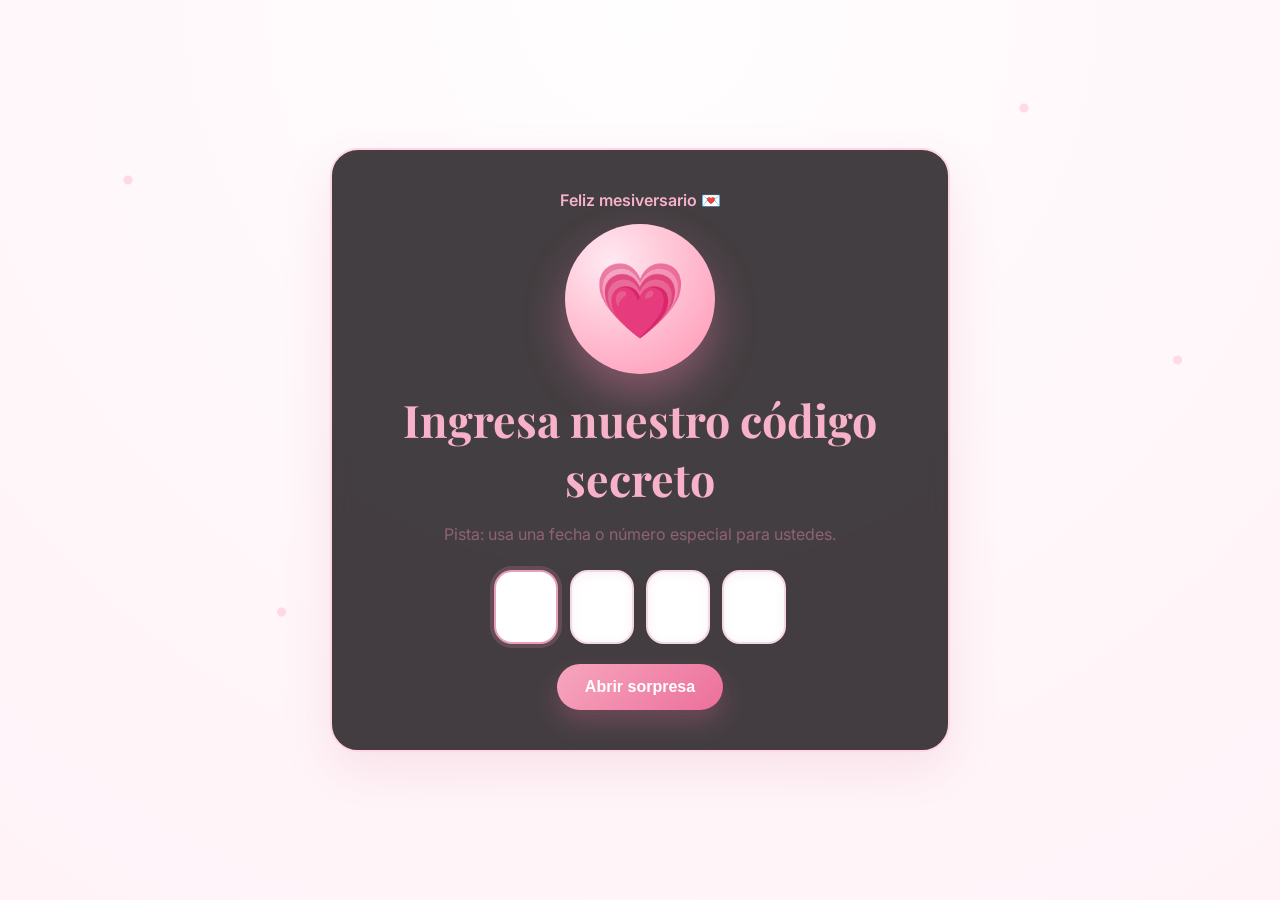
==== index.html @ 5332f12d "Update index.html" ====
<!DOCTYPE html>
<html lang="es">
<head>
  <meta charset="UTF-8" />
  <meta name="viewport" content="width=device-width, initial-scale=1.0" />
  <title>Nuestra Sorpresa</title>
  <link rel="preconnect" href="https://fonts.googleapis.com">
  <link rel="preconnect" href="https://fonts.gstatic.com" crossorigin>
  <link href="https://fonts.googleapis.com/css2?family=Playfair+Display:wght@600;700&family=Inter:wght@400;500;600&display=swap" rel="stylesheet">
  <link rel="stylesheet" href="styles.css" />
</head>
<body>
  <div class="floating-hearts"></div>

  <main class="app-shell">
    <section id="screen-lock" class="screen active card">
      <p class="eyebrow">Feliz mesiversario 💌</p>
      <div class="lock-wrap">
        <div class="heart-lock">💗</div>
      </div>
      <h1>Ingresa nuestro código secreto</h1>
      <p class="subtext">Pista: usa una fecha o número especial para ustedes.</p>

      <div class="pin-inputs" aria-label="Código secreto de 4 dígitos">
        <input class="pin-box" type="password" inputmode="numeric" maxlength="1" />
        <input class="pin-box" type="password" inputmode="numeric" maxlength="1" />
        <input class="pin-box" type="password" inputmode="numeric" maxlength="1" />
        <input class="pin-box" type="password" inputmode="numeric" maxlength="1" />
      </div>

      <button id="unlockBtn" class="btn">Abrir sorpresa</button>
      <p id="errorMsg" class="error hidden">Ese código no es. Prueba otra vez, amorcito 💘</p>
    </section>

    <section id="screen-letter" class="screen card letter-layout">
      <div class="letter-panel">
        <p class="eyebrow">Para mi persona favorita</p>
        <h2>Holi,</h2>
        <div class="letter-text">
          <p>Sé que normalmente no se celebra el salir con alguien o así, pero ya llevamos 1 mes juntitos y tenerte en mi vida me parece algo de celebrar siempre, creo que en este mes hemos logrado conocer más del otro, lo que queremos y lo que no.  Sigue sorprendiéndome lo mucho que logramos entendernos a pesar de los problemas, y aunque a veces haya dificultades o obstáculos , siempre ponemos el cariño que nos tenemos por delante de todo. Estoy más que agradecida de tenerte en mi vida, de permitirme sentir algo tan bonito después de mucho. 
          </p>
          <p>
            Me haces muy feliz siempre, sabes como sacarme una sonrisa y estar para mi siempre. Como te dije, quiero ser lo mismo y más para ti, quiero hacerte sentir, seguro, querido y cuidado siempre. Estoy dispuesta a escucharte, a apoyarte en todo , quiero ser tu soporte para todo mi amor.  Sé que puedo ser difícil a veces, pero todos los días me prometo a mi misma mejorar por nosotros, por mi y por ti, porque quiero que lleguemos lejos juntos. No importa lo difícil que se ponga todo, siempre estaré contigo y para ti. Quiero que te veas como yo te veo , estoy muy orgullosa de poder llamarte mío. 
          </p>
          <p>
            Te quiero muchísimo Gio.
          </p>
          <p class="signature">
            Ah y perdón por adelantado por todas las veces que te seguiré haciendo renegar jajaj ahora si bye, besitos tqm,<br />
            <strong>Valen 💕</strong>
          </p>
        </div>
      </div>

      <div class="scratch-panel">
        <p class="scratch-title">Rasca para descubrir tu sorpresa ✨</p>
        <div class="scratch-card">
         <div id="revealContent" class="reveal-content">
  <div class="reveal-inner">
    <img src="nosotros.jpg" alt="Nosotros" class="surprise-photo">
  </div>
</div>
          <canvas id="scratchCanvas" width="420" height="420" aria-label="Tarjeta para raspar"></canvas>
        </div>
      </div>
    </section>
  </main>

  <script src="script.js"></script>
</body>
</html>
---- styles.css ----
:root {
  --bg: #1f1b1d;
  --card: rgba(42, 36, 39, 0.88);
  --line: #f0b8c8;
  --text: #f6dfe7;
  --title: #f7b2c9;
  --accent: #e8a0b8;
  --accent-2: #2c2528;
  --shadow: 0 20px 50px rgba(209, 79, 121, 0.12);
}

* { box-sizing: border-box; }
html, body { height: 100%; }
body {
  margin: 0;
  font-family: 'Inter', system-ui, sans-serif;
  color: var(--text);
  background:
    radial-gradient(circle at top, #fffefe 0%, #fff8fb 45%, #fff3f8 100%);
  overflow-x: hidden;
}

.app-shell {
  min-height: 100vh;
  display: grid;
  place-items: center;
  padding: 24px;
  position: relative;
  z-index: 1;
}

.card {
  width: min(100%, 1100px);
  background: var(--card);
  border: 2px solid #ffd6e2;
  border-radius: 28px;
  box-shadow: var(--shadow);
  backdrop-filter: blur(8px);
}

.screen {
  display: none;
}
.screen.active {
  display: block;
}

#screen-lock {
  max-width: 620px;
  text-align: center;
  padding: 40px 28px;
}

.eyebrow {
  margin: 0 0 14px;
  color: var(--title);
  font-weight: 600;
}

.lock-wrap {
  display: flex;
  justify-content: center;
  margin: 8px 0 16px;
}

.heart-lock {
  width: 150px;
  aspect-ratio: 1;
  display: grid;
  place-items: center;
  border-radius: 50%;
  font-size: 74px;
  background: radial-gradient(circle at 30% 25%, #ffe9f1, #ffb5cb 60%, #ff95b5 100%);
  box-shadow: 0 20px 40px rgba(255, 133, 177, 0.35);
}

h1, h2, h3 {
  margin: 0;
  font-family: 'Playfair Display', serif;
  color: var(--title);
}

h1 {
  font-size: clamp(2rem, 4vw, 2.8rem);
  margin-bottom: 8px;
}

.subtext, .hint, .scratch-note {
  color: #8f6273;
}

.pin-inputs {
  display: flex;
  justify-content: center;
  gap: 12px;
  margin: 26px 0 20px;
}

.pin-box {
  width: 64px;
  height: 74px;
  border-radius: 18px;
  border: 2px solid #f4d8e0;
  background: #fff;
  font-size: 2rem;
  text-align: center;
  color: var(--title);
  outline: none;
  box-shadow: inset 0 2px 10px rgba(209,79,121,0.08);
}

.pin-box:focus {
  border-color: var(--accent);
  box-shadow: 0 0 0 4px rgba(244,143,177,0.18);
}

.btn {
  border: 0;
  background: linear-gradient(135deg, #f7a6bf, #ec6f9a);
  color: white;
  padding: 14px 28px;
  border-radius: 999px;
  font-weight: 600;
  font-size: 1rem;
  cursor: pointer;
  box-shadow: 0 12px 24px rgba(236,111,154,0.25);
}

.btn:hover { transform: translateY(-1px); }
.error { color: #c5406d; font-weight: 600; }
.hidden { display: none; }
.hint { margin-top: 18px; font-size: 0.95rem; }

#screen-letter {
  padding: 34px;
}

.letter-layout {
  display: none;
  grid-template-columns: 1.1fr 0.9fr;
  gap: 28px;
}

.letter-layout.active {
  display: grid;
}

.letter-panel,
.scratch-panel {
  border: 1.5px dashed var(--line);
  border-radius: 22px;
  padding: 26px;
  background: rgba(255,255,255,0.72);
}

.letter-text {
  margin-top: 18px;
  line-height: 1.9;
  font-size: 1.06rem;
}

.signature {
  margin-top: 26px;
}

.scratch-title {
  margin: 0 0 16px;
  font-weight: 700;
  color: var(--title);
  text-align: center;
}

.scratch-card {
  position: relative;
  width: min(100%, 420px);
  aspect-ratio: 1;
  margin: 0 auto;
  border-radius: 22px;
  overflow: hidden;
  border: 2px solid #ffc2d6;
  background: #fff;
}

.reveal-content {
  position: absolute;
  inset: 0;
  background:
    linear-gradient(180deg, rgba(255,223,233,0.95), rgba(255,182,206,0.95)),
    radial-gradient(circle at top left, #fff, transparent 40%);
  display: grid;
  place-items: center;
  text-align: center;
  padding: 24px;
}

.reveal-inner h3 {
  font-size: 2rem;
  margin: 10px 0 8px;
}

.reveal-inner p {
  margin: 0;
  line-height: 1.6;
}

.reveal-badge {
  font-size: 2.2rem;
}

#scratchCanvas {
  position: absolute;
  inset: 0;
  width: 100%;
  height: 100%;
  touch-action: none;
}

.floating-hearts {
  position: fixed;
  inset: 0;
  pointer-events: none;
  opacity: 0.55;
  background-image:
    radial-gradient(circle at 10% 20%, rgba(255,177,204,0.8) 0 4px, transparent 5px),
    radial-gradient(circle at 80% 12%, rgba(255,177,204,0.8) 0 4px, transparent 5px),
    radial-gradient(circle at 22% 68%, rgba(255,177,204,0.8) 0 4px, transparent 5px),
    radial-gradient(circle at 70% 74%, rgba(255,177,204,0.75) 0 4px, transparent 5px),
    radial-gradient(circle at 92% 40%, rgba(255,177,204,0.75) 0 4px, transparent 5px);
}

@media (max-width: 860px) {
  .letter-layout.active {
    grid-template-columns: 1fr;
  }

  #screen-letter {
    padding: 18px;
  }

  .pin-box {
    width: 56px;
    height: 66px;
  }
}
.surprise-photo {
  width: 100%;
  height: 100%;
  object-fit: cover;
  border-radius: 18px;
  display: block;
}
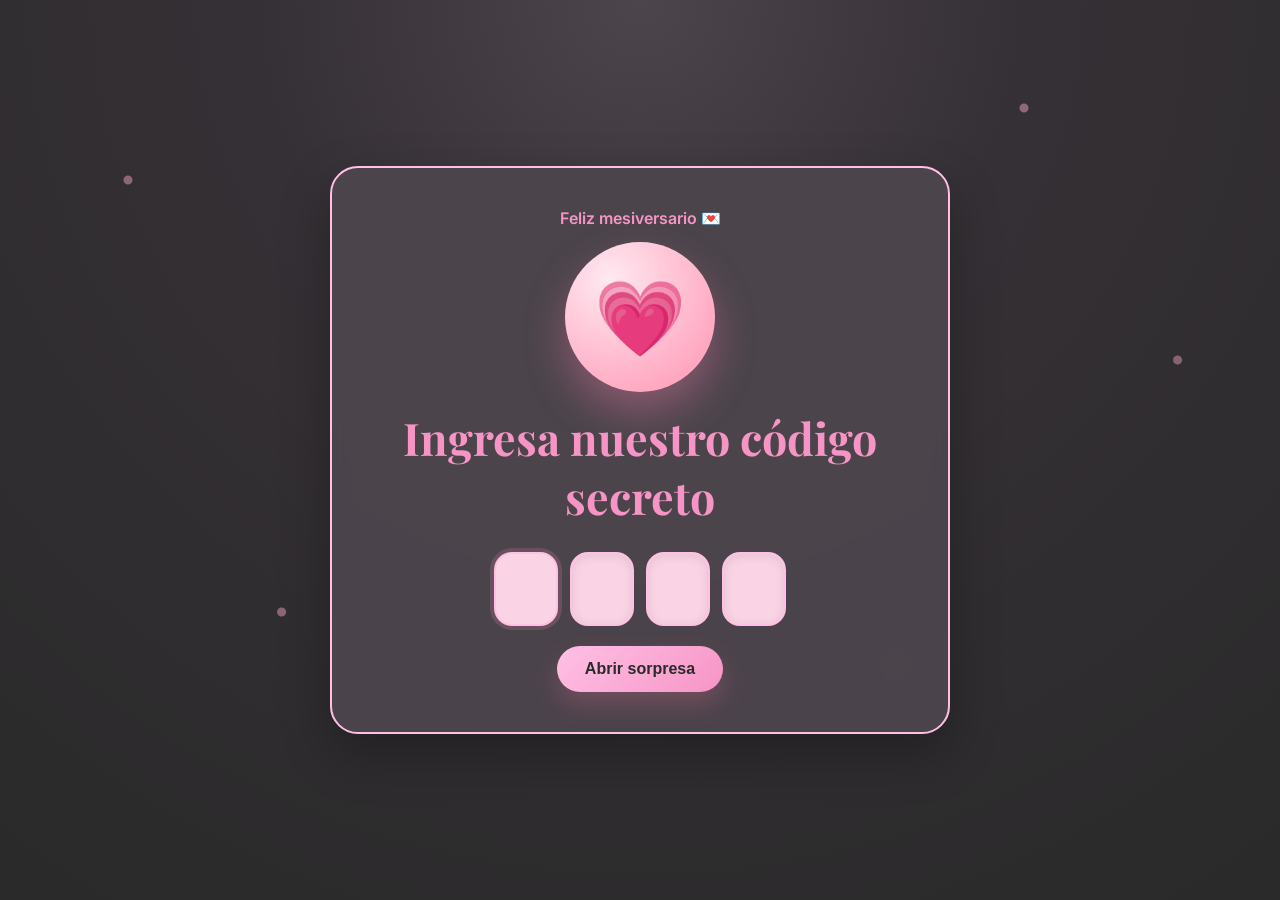
==== commit 4a3dcaf5: "Update index.html" ====
--- a/index.html
+++ b/index.html
@@ -19,7 +19,6 @@
         <div class="heart-lock">💗</div>
       </div>
       <h1>Ingresa nuestro código secreto</h1>
-      <p class="subtext">Pista: usa una fecha o número especial para ustedes.</p>
 
       <div class="pin-inputs" aria-label="Código secreto de 4 dígitos">
         <input class="pin-box" type="password" inputmode="numeric" maxlength="1" />
--- a/styles.css
+++ b/styles.css
@@ -1,12 +1,12 @@
 :root {
-  --bg: #1f1b1d;
-  --card: rgba(42, 36, 39, 0.88);
-  --line: #f0b8c8;
-  --text: #f6dfe7;
-  --title: #f7b2c9;
-  --accent: #e8a0b8;
-  --accent-2: #2c2528;
-  --shadow: 0 20px 50px rgba(209, 79, 121, 0.12);
+  --bg: #2a2a2a;
+  --card: rgba(76, 69, 76, 0.96);
+  --line: #ffc0e6;
+  --text: #fad3e4;
+  --title: #f695c5;
+  --accent: #ffc0e6;
+  --accent-2: #4c454c;
+  --shadow: 0 20px 50px rgba(0, 0, 0, 0.28);
 }
 
 * { box-sizing: border-box; }
@@ -16,7 +16,7 @@
   font-family: 'Inter', system-ui, sans-serif;
   color: var(--text);
   background:
-    radial-gradient(circle at top, #fffefe 0%, #fff8fb 45%, #fff3f8 100%);
+    radial-gradient(circle at top, #4c454c 0%, #353035 35%, #2a2a2a 100%);
   overflow-x: hidden;
 }
 
@@ -32,7 +32,7 @@
 .card {
   width: min(100%, 1100px);
   background: var(--card);
-  border: 2px solid #ffd6e2;
+  border: 2px solid #ffc0e6;
   border-radius: 28px;
   box-shadow: var(--shadow);
   backdrop-filter: blur(8px);
@@ -100,13 +100,13 @@
   width: 64px;
   height: 74px;
   border-radius: 18px;
-  border: 2px solid #f4d8e0;
-  background: #fff;
+  border: 2px solid #ffc0e6;
+  background: #fad3e4;
   font-size: 2rem;
   text-align: center;
-  color: var(--title);
+  color: #2a2a2a;
   outline: none;
-  box-shadow: inset 0 2px 10px rgba(209,79,121,0.08);
+  box-shadow: inset 0 2px 10px rgba(76, 69, 76, 0.12);
 }
 
 .pin-box:focus {
@@ -116,8 +116,8 @@
 
 .btn {
   border: 0;
-  background: linear-gradient(135deg, #f7a6bf, #ec6f9a);
-  color: white;
+  background: linear-gradient(135deg, #ffc0e6, #f695c5);
+  color: #2a2a2a;
   padding: 14px 28px;
   border-radius: 999px;
   font-weight: 600;
@@ -147,16 +147,18 @@
 
 .letter-panel,
 .scratch-panel {
-  border: 1.5px dashed var(--line);
+  border: 1.5px dashed #f695c5;
   border-radius: 22px;
   padding: 26px;
-  background: rgba(255,255,255,0.72);
+  background: #fad3e4;
+  color: #2a2a2a;
 }
 
 .letter-text {
   margin-top: 18px;
   line-height: 1.9;
   font-size: 1.06rem;
+  color: #2a2a2a;
 }
 
 .signature {
@@ -177,20 +179,21 @@
   margin: 0 auto;
   border-radius: 22px;
   overflow: hidden;
-  border: 2px solid #ffc2d6;
-  background: #fff;
+  border: 2px solid #f695c5;
+  background: #ffc0e6;
 }
 
 .reveal-content {
   position: absolute;
   inset: 0;
   background:
-    linear-gradient(180deg, rgba(255,223,233,0.95), rgba(255,182,206,0.95)),
-    radial-gradient(circle at top left, #fff, transparent 40%);
+    linear-gradient(180deg, #fad3e4, #ffc0e6),
+    radial-gradient(circle at top left, rgba(255,255,255,0.45), transparent 40%);
   display: grid;
   place-items: center;
   text-align: center;
   padding: 24px;
+  color: #2a2a2a;
 }
 
 .reveal-inner h3 {
@@ -248,4 +251,13 @@
   object-fit: cover;
   border-radius: 18px;
   display: block;
-}
+  }
+}
+#screen-letter .eyebrow,
+#screen-letter h2,
+#screen-letter .scratch-title,
+#screen-letter .reveal-inner h3,
+#screen-letter .reveal-inner p,
+#screen-letter .signature {
+  color: #2a2a2a;
+}
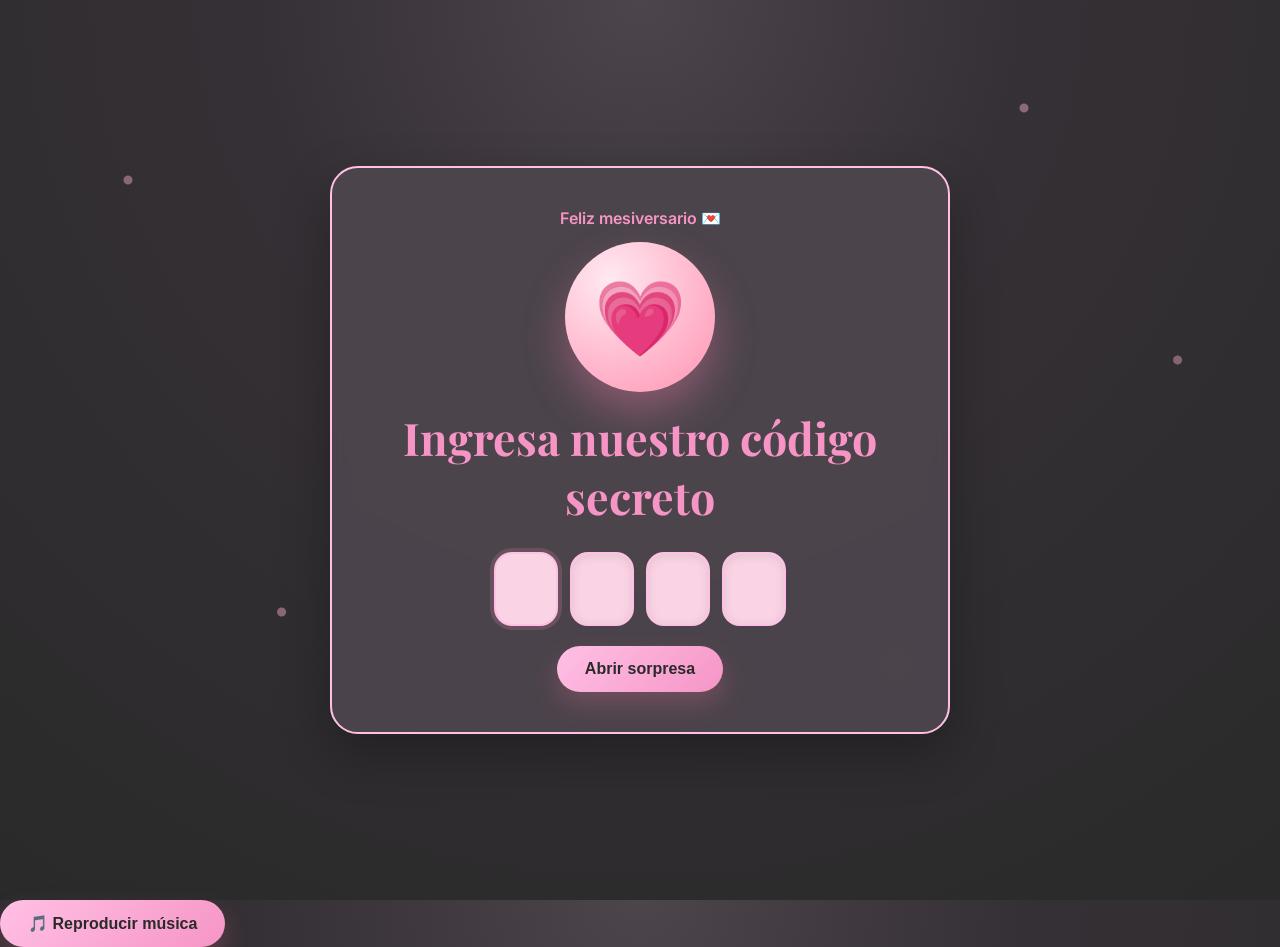
==== commit 3a12ac08: "Update index.html" ====
--- a/index.html
+++ b/index.html
@@ -63,7 +63,14 @@
         </div>
       </div>
     </section>
-  </main>
+    </main>
+
+  <audio id="bgMusic" loop>
+    <source src="cancion.mp3" type="audio/mpeg">
+    Tu navegador no soporta audio.
+  </audio>
+
+  <button id="musicToggle" class="btn" type="button">🎵 Reproducir música</button>
 
   <script src="script.js"></script>
 </body>
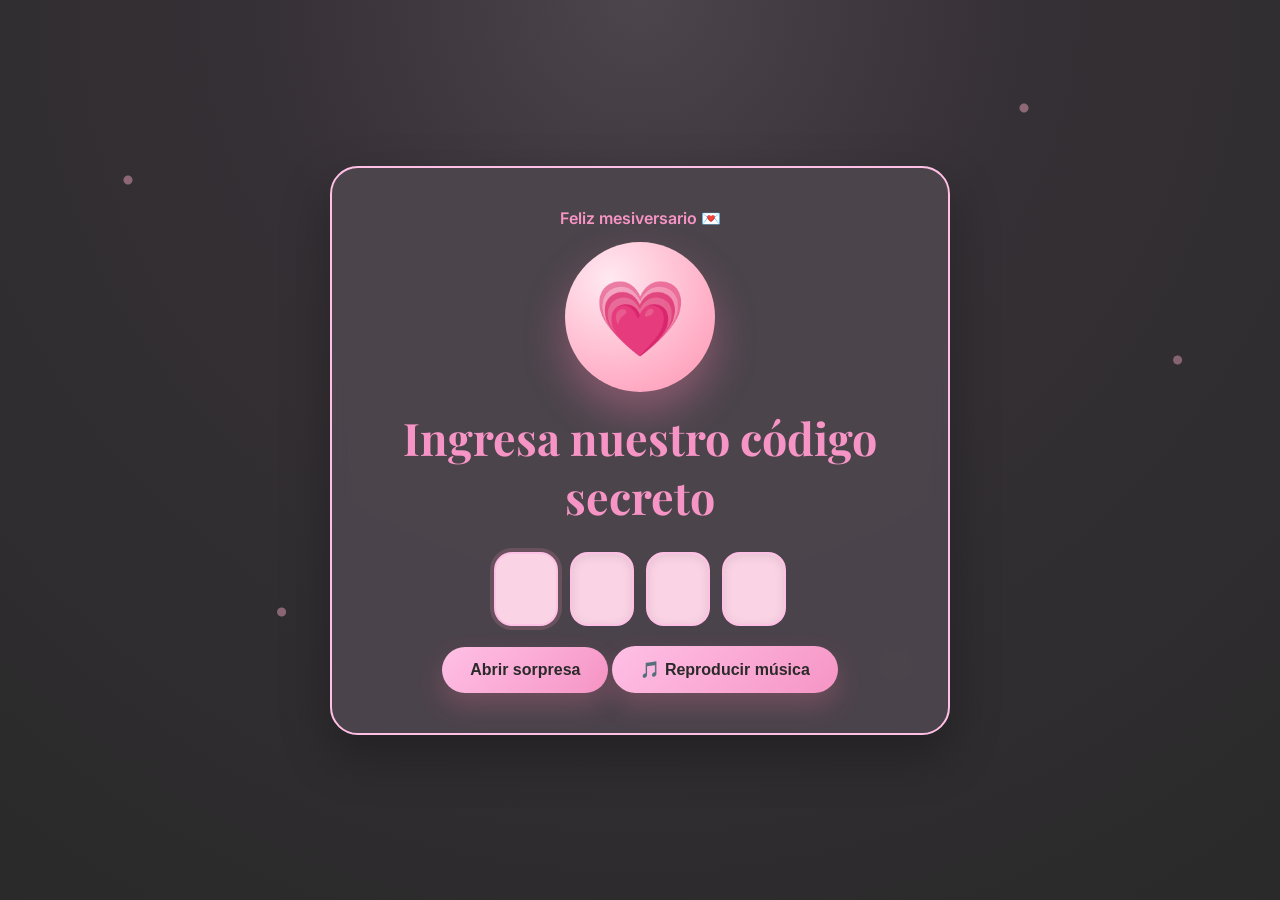
==== commit e8a7266d: "Update index.html" ====
--- a/index.html
+++ b/index.html
@@ -28,6 +28,14 @@
       </div>
 
       <button id="unlockBtn" class="btn">Abrir sorpresa</button>
+
+      <audio id="bgMusic" loop>
+        <source src="cancion.mp3" type="audio/mpeg">
+        Tu navegador no soporta audio.
+      </audio>
+
+      <button id="musicToggle" class="btn" type="button">🎵 Reproducir música</button>
+
       <p id="errorMsg" class="error hidden">Ese código no es. Prueba otra vez, amorcito 💘</p>
     </section>
 
@@ -36,14 +44,18 @@
         <p class="eyebrow">Para mi persona favorita</p>
         <h2>Holi,</h2>
         <div class="letter-text">
-          <p>Sé que normalmente no se celebra el salir con alguien o así, pero ya llevamos 1 mes juntitos y tenerte en mi vida me parece algo de celebrar siempre, creo que en este mes hemos logrado conocer más del otro, lo que queremos y lo que no.  Sigue sorprendiéndome lo mucho que logramos entendernos a pesar de los problemas, y aunque a veces haya dificultades o obstáculos , siempre ponemos el cariño que nos tenemos por delante de todo. Estoy más que agradecida de tenerte en mi vida, de permitirme sentir algo tan bonito después de mucho. 
+          <p>
+            Sé que normalmente no se celebra el salir con alguien o así, pero ya llevamos 1 mes juntitos y tenerte en mi vida me parece algo de celebrar siempre, creo que en este mes hemos logrado conocer más del otro, lo que queremos y lo que no. Sigue sorprendiéndome lo mucho que logramos entendernos a pesar de los problemas, y aunque a veces haya dificultades o obstáculos, siempre ponemos el cariño que nos tenemos por delante de todo. Estoy más que agradecida de tenerte en mi vida, de permitirme sentir algo tan bonito después de mucho.
           </p>
+
           <p>
-            Me haces muy feliz siempre, sabes como sacarme una sonrisa y estar para mi siempre. Como te dije, quiero ser lo mismo y más para ti, quiero hacerte sentir, seguro, querido y cuidado siempre. Estoy dispuesta a escucharte, a apoyarte en todo , quiero ser tu soporte para todo mi amor.  Sé que puedo ser difícil a veces, pero todos los días me prometo a mi misma mejorar por nosotros, por mi y por ti, porque quiero que lleguemos lejos juntos. No importa lo difícil que se ponga todo, siempre estaré contigo y para ti. Quiero que te veas como yo te veo , estoy muy orgullosa de poder llamarte mío. 
+            Me haces muy feliz siempre, sabes como sacarme una sonrisa y estar para mi siempre. Como te dije, quiero ser lo mismo y más para ti, quiero hacerte sentir seguro, querido y cuidado siempre. Estoy dispuesta a escucharte, a apoyarte en todo, quiero ser tu soporte para todo mi amor. Sé que puedo ser difícil a veces, pero todos los días me prometo a mi misma mejorar por nosotros, por mi y por ti, porque quiero que lleguemos lejos juntos. No importa lo difícil que se ponga todo, siempre estaré contigo y para ti. Quiero que te veas como yo te veo, estoy muy orgullosa de poder llamarte mío.
           </p>
+
           <p>
             Te quiero muchísimo Gio.
           </p>
+
           <p class="signature">
             Ah y perdón por adelantado por todas las veces que te seguiré haciendo renegar jajaj ahora si bye, besitos tqm,<br />
             <strong>Valen 💕</strong>
@@ -54,23 +66,16 @@
       <div class="scratch-panel">
         <p class="scratch-title">Rasca para descubrir tu sorpresa ✨</p>
         <div class="scratch-card">
-         <div id="revealContent" class="reveal-content">
-  <div class="reveal-inner">
-    <img src="nosotros.jpg" alt="Nosotros" class="surprise-photo">
-  </div>
-</div>
+          <div id="revealContent" class="reveal-content">
+            <div class="reveal-inner">
+              <img src="nosotros.jpg" alt="Nosotros" class="surprise-photo">
+            </div>
+          </div>
           <canvas id="scratchCanvas" width="420" height="420" aria-label="Tarjeta para raspar"></canvas>
         </div>
       </div>
     </section>
-    </main>
-
-  <audio id="bgMusic" loop>
-    <source src="cancion.mp3" type="audio/mpeg">
-    Tu navegador no soporta audio.
-  </audio>
-
-  <button id="musicToggle" class="btn" type="button">🎵 Reproducir música</button>
+  </main>
 
   <script src="script.js"></script>
 </body>
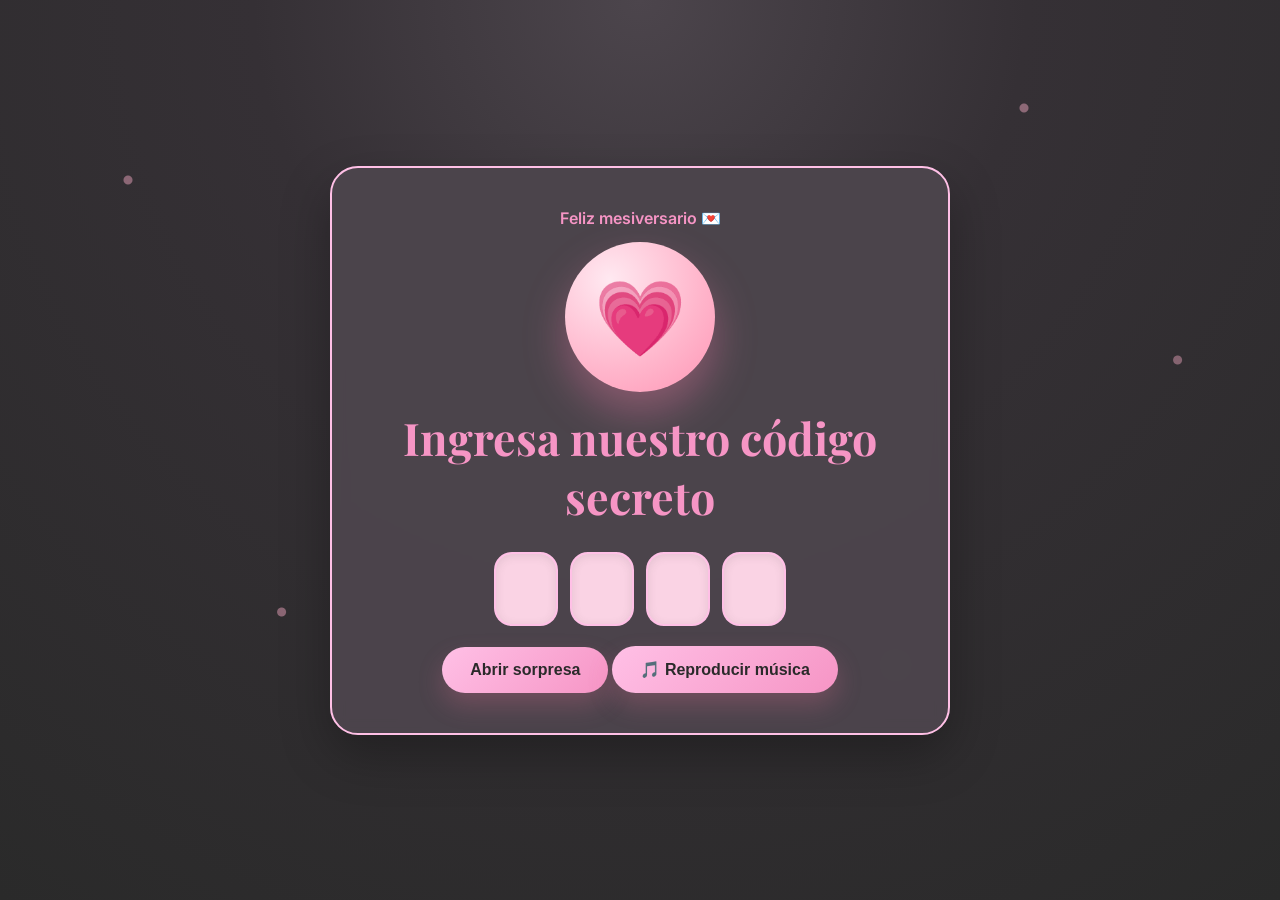
==== commit c484b912: "Update index.html" ====
--- a/index.html
+++ b/index.html
@@ -15,9 +15,11 @@
   <main class="app-shell">
     <section id="screen-lock" class="screen active card">
       <p class="eyebrow">Feliz mesiversario 💌</p>
+
       <div class="lock-wrap">
         <div class="heart-lock">💗</div>
       </div>
+
       <h1>Ingresa nuestro código secreto</h1>
 
       <div class="pin-inputs" aria-label="Código secreto de 4 dígitos">
@@ -27,7 +29,7 @@
         <input class="pin-box" type="password" inputmode="numeric" maxlength="1" />
       </div>
 
-      <button id="unlockBtn" class="btn">Abrir sorpresa</button>
+      <button id="unlockBtn" class="btn" type="button">Abrir sorpresa</button>
 
       <audio id="bgMusic" loop>
         <source src="cancion.mp3" type="audio/mpeg">
@@ -43,13 +45,14 @@
       <div class="letter-panel">
         <p class="eyebrow">Para mi persona favorita</p>
         <h2>Holi,</h2>
+
         <div class="letter-text">
           <p>
             Sé que normalmente no se celebra el salir con alguien o así, pero ya llevamos 1 mes juntitos y tenerte en mi vida me parece algo de celebrar siempre, creo que en este mes hemos logrado conocer más del otro, lo que queremos y lo que no. Sigue sorprendiéndome lo mucho que logramos entendernos a pesar de los problemas, y aunque a veces haya dificultades o obstáculos, siempre ponemos el cariño que nos tenemos por delante de todo. Estoy más que agradecida de tenerte en mi vida, de permitirme sentir algo tan bonito después de mucho.
           </p>
 
           <p>
-            Me haces muy feliz siempre, sabes como sacarme una sonrisa y estar para mi siempre. Como te dije, quiero ser lo mismo y más para ti, quiero hacerte sentir seguro, querido y cuidado siempre. Estoy dispuesta a escucharte, a apoyarte en todo, quiero ser tu soporte para todo mi amor. Sé que puedo ser difícil a veces, pero todos los días me prometo a mi misma mejorar por nosotros, por mi y por ti, porque quiero que lleguemos lejos juntos. No importa lo difícil que se ponga todo, siempre estaré contigo y para ti. Quiero que te veas como yo te veo, estoy muy orgullosa de poder llamarte mío.
+            Me haces muy feliz siempre, sabes como sacarme una sonrisa y estar para mí siempre. Como te dije, quiero ser lo mismo y más para ti, quiero hacerte sentir seguro, querido y cuidado siempre. Estoy dispuesta a escucharte, a apoyarte en todo, quiero ser tu soporte para todo mi amor. Sé que puedo ser difícil a veces, pero todos los días me prometo a mí misma mejorar por nosotros, por mí y por ti, porque quiero que lleguemos lejos juntos. No importa lo difícil que se ponga todo, siempre estaré contigo y para ti. Quiero que te veas como yo te veo, estoy muy orgullosa de poder llamarte mío.
           </p>
 
           <p>
@@ -57,7 +60,7 @@
           </p>
 
           <p class="signature">
-            Ah y perdón por adelantado por todas las veces que te seguiré haciendo renegar jajaj ahora si bye, besitos tqm,<br />
+            Ah y perdón por adelantado por todas las veces que te seguiré haciendo renegar jajaj ahora sí bye, besitos tqm,<br />
             <strong>Valen 💕</strong>
           </p>
         </div>
@@ -65,12 +68,14 @@
 
       <div class="scratch-panel">
         <p class="scratch-title">Rasca para descubrir tu sorpresa ✨</p>
+
         <div class="scratch-card">
           <div id="revealContent" class="reveal-content">
             <div class="reveal-inner">
               <img src="nosotros.jpg" alt="Nosotros" class="surprise-photo">
             </div>
           </div>
+
           <canvas id="scratchCanvas" width="420" height="420" aria-label="Tarjeta para raspar"></canvas>
         </div>
       </div>
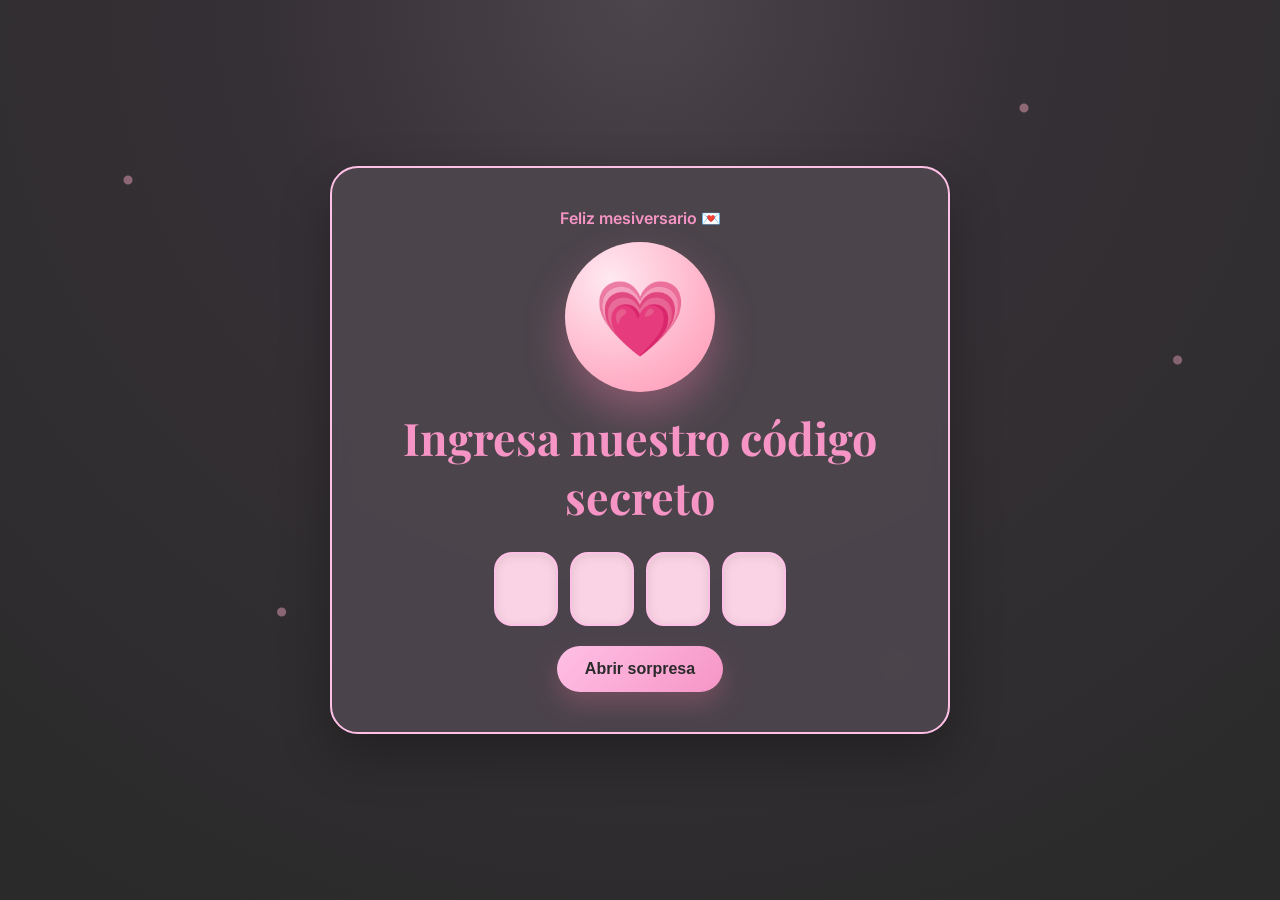
==== commit 0e161f5d: "Update index.html" ====
--- a/index.html
+++ b/index.html
@@ -15,11 +15,9 @@
   <main class="app-shell">
     <section id="screen-lock" class="screen active card">
       <p class="eyebrow">Feliz mesiversario 💌</p>
-
       <div class="lock-wrap">
         <div class="heart-lock">💗</div>
       </div>
-
       <h1>Ingresa nuestro código secreto</h1>
 
       <div class="pin-inputs" aria-label="Código secreto de 4 dígitos">
@@ -29,15 +27,7 @@
         <input class="pin-box" type="password" inputmode="numeric" maxlength="1" />
       </div>
 
-      <button id="unlockBtn" class="btn" type="button">Abrir sorpresa</button>
-
-      <audio id="bgMusic" loop>
-        <source src="cancion.mp3" type="audio/mpeg">
-        Tu navegador no soporta audio.
-      </audio>
-
-      <button id="musicToggle" class="btn" type="button">🎵 Reproducir música</button>
-
+      <button id="unlockBtn" class="btn">Abrir sorpresa</button>
       <p id="errorMsg" class="error hidden">Ese código no es. Prueba otra vez, amorcito 💘</p>
     </section>
 
@@ -45,22 +35,17 @@
       <div class="letter-panel">
         <p class="eyebrow">Para mi persona favorita</p>
         <h2>Holi,</h2>
-
         <div class="letter-text">
+          <p>Sé que normalmente no se celebra el salir con alguien o así, pero ya llevamos 1 mes juntitos y tenerte en mi vida me parece algo de celebrar siempre, creo que en este mes hemos logrado conocer más del otro, lo que queremos y lo que no.  Sigue sorprendiéndome lo mucho que logramos entendernos a pesar de los problemas, y aunque a veces haya dificultades o obstáculos , siempre ponemos el cariño que nos tenemos por delante de todo. Estoy más que agradecida de tenerte en mi vida, de permitirme sentir algo tan bonito después de mucho. 
+          </p>
           <p>
-            Sé que normalmente no se celebra el salir con alguien o así, pero ya llevamos 1 mes juntitos y tenerte en mi vida me parece algo de celebrar siempre, creo que en este mes hemos logrado conocer más del otro, lo que queremos y lo que no. Sigue sorprendiéndome lo mucho que logramos entendernos a pesar de los problemas, y aunque a veces haya dificultades o obstáculos, siempre ponemos el cariño que nos tenemos por delante de todo. Estoy más que agradecida de tenerte en mi vida, de permitirme sentir algo tan bonito después de mucho.
+            Me haces muy feliz siempre, sabes como sacarme una sonrisa y estar para mi siempre. Como te dije, quiero ser lo mismo y más para ti, quiero hacerte sentir, seguro, querido y cuidado siempre. Estoy dispuesta a escucharte, a apoyarte en todo , quiero ser tu soporte para todo mi amor.  Sé que puedo ser difícil a veces, pero todos los días me prometo a mi misma mejorar por nosotros, por mi y por ti, porque quiero que lleguemos lejos juntos. No importa lo difícil que se ponga todo, siempre estaré contigo y para ti. Quiero que te veas como yo te veo , estoy muy orgullosa de poder llamarte mío. 
           </p>
-
-          <p>
-            Me haces muy feliz siempre, sabes como sacarme una sonrisa y estar para mí siempre. Como te dije, quiero ser lo mismo y más para ti, quiero hacerte sentir seguro, querido y cuidado siempre. Estoy dispuesta a escucharte, a apoyarte en todo, quiero ser tu soporte para todo mi amor. Sé que puedo ser difícil a veces, pero todos los días me prometo a mí misma mejorar por nosotros, por mí y por ti, porque quiero que lleguemos lejos juntos. No importa lo difícil que se ponga todo, siempre estaré contigo y para ti. Quiero que te veas como yo te veo, estoy muy orgullosa de poder llamarte mío.
-          </p>
-
           <p>
             Te quiero muchísimo Gio.
           </p>
-
           <p class="signature">
-            Ah y perdón por adelantado por todas las veces que te seguiré haciendo renegar jajaj ahora sí bye, besitos tqm,<br />
+            Ah y perdón por adelantado por todas las veces que te seguiré haciendo renegar jajaj ahora si bye, besitos tqm,<br />
             <strong>Valen 💕</strong>
           </p>
         </div>
@@ -68,20 +53,17 @@
 
       <div class="scratch-panel">
         <p class="scratch-title">Rasca para descubrir tu sorpresa ✨</p>
-
         <div class="scratch-card">
-          <div id="revealContent" class="reveal-content">
-            <div class="reveal-inner">
-              <img src="nosotros.jpg" alt="Nosotros" class="surprise-photo">
-            </div>
-          </div>
-
+         <div id="revealContent" class="reveal-content">
+  <div class="reveal-inner">
+    <img src="nosotros.jpg" alt="Nosotros" class="surprise-photo">
+  </div>
+</div>
           <canvas id="scratchCanvas" width="420" height="420" aria-label="Tarjeta para raspar"></canvas>
         </div>
       </div>
     </section>
-  </main>
+    </main>
 
-  <script src="script.js"></script>
 </body>
 </html>
--- a/styles.css
+++ b/styles.css
@@ -260,4 +260,16 @@
 #screen-letter .reveal-inner p,
 #screen-letter .signature {
   color: #2a2a2a;
-}
+    }
+}
+#musicToggle {
+  margin-top: 14px;
+}
+
+.surprise-photo {
+  width: 100%;
+  height: 100%;
+  object-fit: cover;
+  border-radius: 18px;
+  display: block;
+}
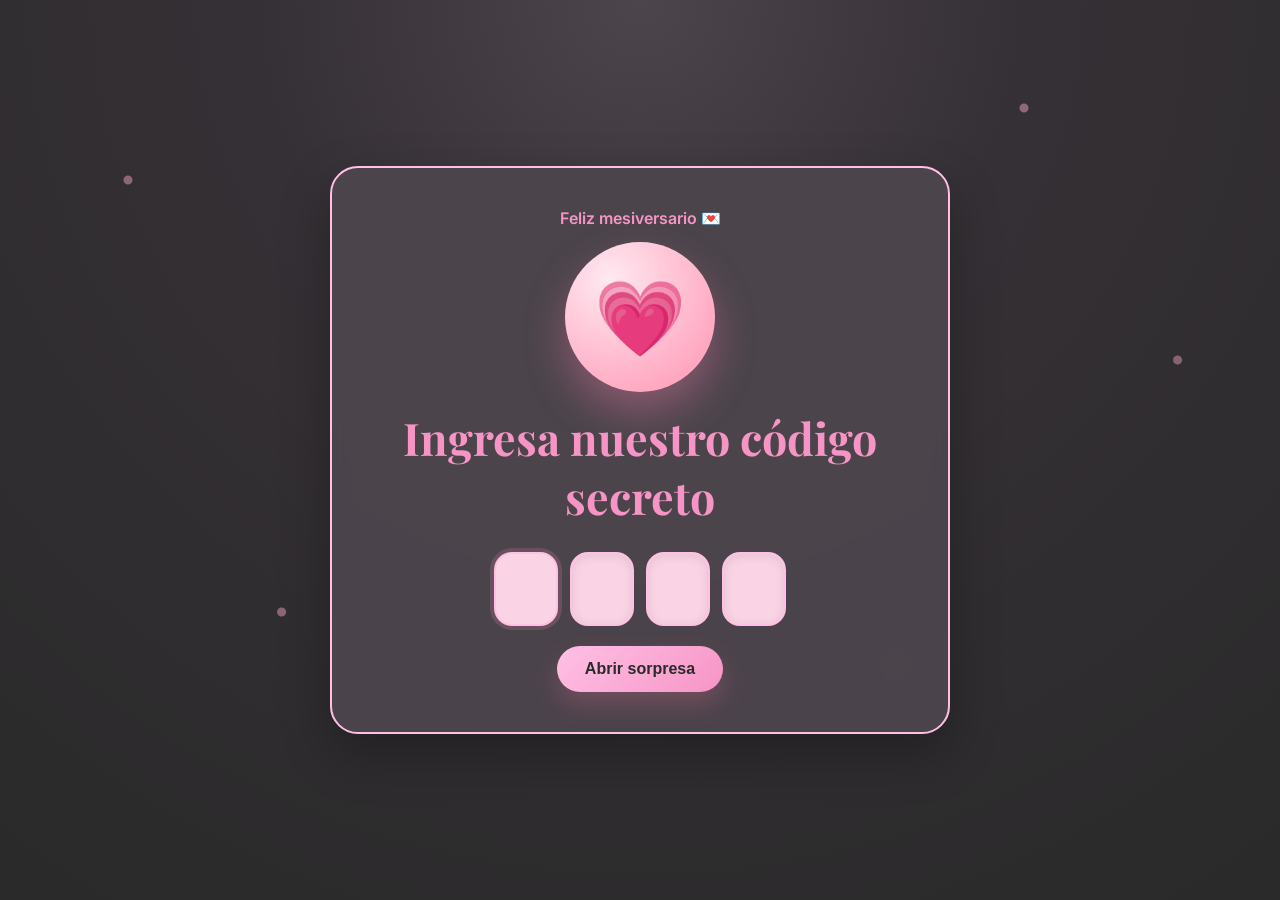
==== commit 9cb9536b: "Update index.html" ====
--- a/index.html
+++ b/index.html
@@ -63,7 +63,8 @@
         </div>
       </div>
     </section>
-    </main>
+  </main>
 
+  <script src="script.js"></script>
 </body>
 </html>
--- a/styles.css
+++ b/styles.css
@@ -262,14 +262,4 @@
   color: #2a2a2a;
     }
 }
-#musicToggle {
-  margin-top: 14px;
-}
-
-.surprise-photo {
-  width: 100%;
-  height: 100%;
-  object-fit: cover;
-  border-radius: 18px;
-  display: block;
-}
+
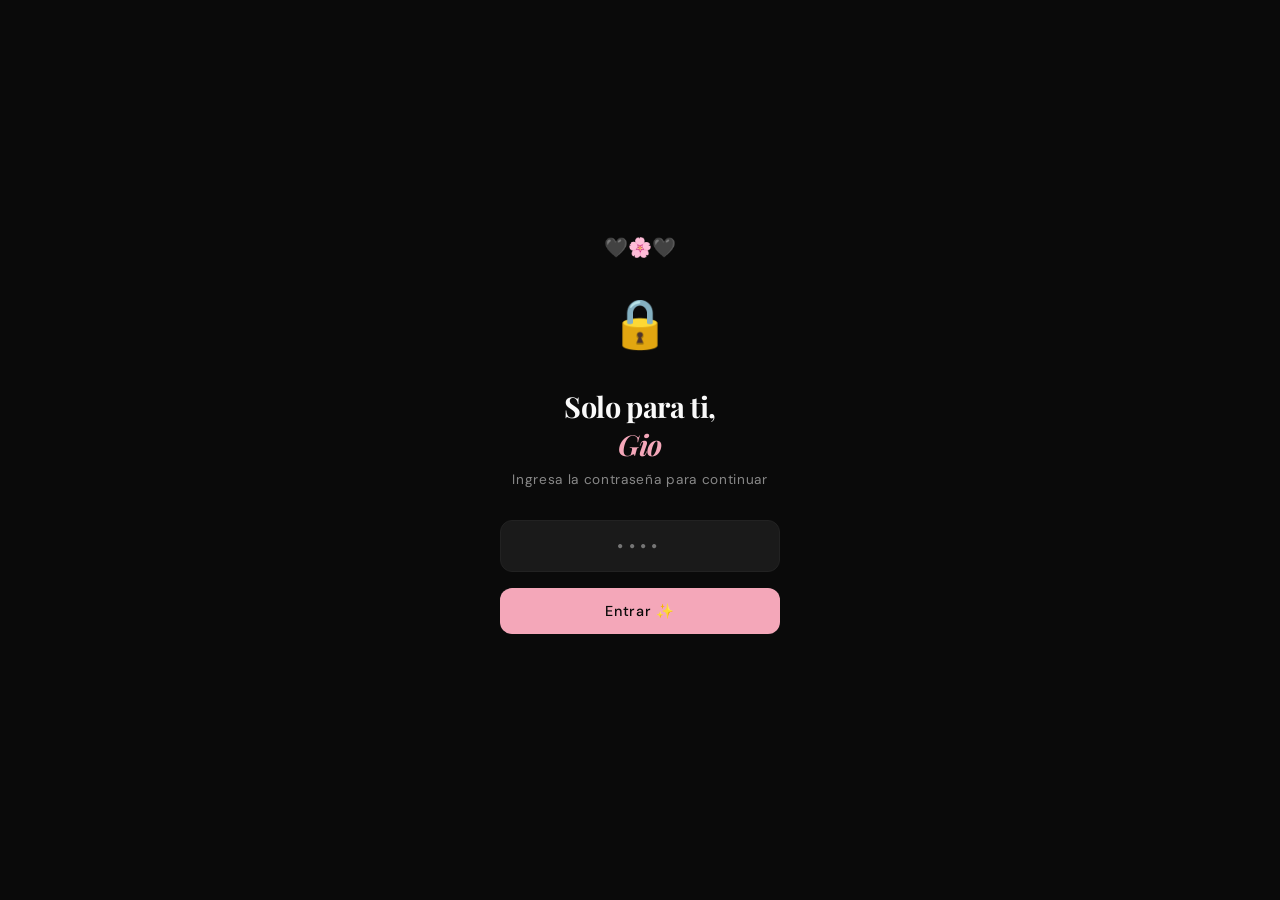
==== commit 9bae6fdd: "Add files via upload" ====
--- a/index.html
+++ b/index.html
@@ -1,70 +1,2201 @@
 <!DOCTYPE html>
 <html lang="es">
 <head>
-  <meta charset="UTF-8" />
-  <meta name="viewport" content="width=device-width, initial-scale=1.0" />
-  <title>Nuestra Sorpresa</title>
-  <link rel="preconnect" href="https://fonts.googleapis.com">
-  <link rel="preconnect" href="https://fonts.gstatic.com" crossorigin>
-  <link href="https://fonts.googleapis.com/css2?family=Playfair+Display:wght@600;700&family=Inter:wght@400;500;600&display=swap" rel="stylesheet">
-  <link rel="stylesheet" href="styles.css" />
+<meta charset="UTF-8">
+<meta name="viewport" content="width=device-width, initial-scale=1.0">
+<title>Valen & Gio 🖤</title>
+<link href="https://fonts.googleapis.com/css2?family=Playfair+Display:ital,wght@0,400;0,500;1,400&family=DM+Sans:wght@300;400;500&display=swap" rel="stylesheet">
+<style>
+  :root {
+    --black: #0a0a0a;
+    --dark: #111111;
+    --dark2: #1a1a1a;
+    --dark3: #222222;
+    --pink: #f4a7b9;
+    --pink-light: #fce4ec;
+    --pink-soft: #f8bbd0;
+    --pink-deep: #e91e8c;
+    --white: #fafafa;
+    --gray: #888;
+    --gray-light: #ccc;
+  }
+
+  * { margin: 0; padding: 0; box-sizing: border-box; }
+
+  body {
+    font-family: 'DM Sans', sans-serif;
+    background: var(--black);
+    color: var(--white);
+    overflow-x: hidden;
+  }
+
+  /* ========== PASSWORD SCREEN ========== */
+  #password-screen {
+    position: fixed;
+    inset: 0;
+    background: var(--black);
+    display: flex;
+    align-items: center;
+    justify-content: center;
+    z-index: 9999;
+    flex-direction: column;
+    gap: 2rem;
+  }
+
+  .lock-icon {
+    font-size: 3rem;
+    animation: pulse 2s ease-in-out infinite;
+  }
+
+  @keyframes pulse {
+    0%, 100% { transform: scale(1); opacity: 1; }
+    50% { transform: scale(1.05); opacity: 0.8; }
+  }
+
+  .pw-title {
+    font-family: 'Playfair Display', serif;
+    font-size: 1.8rem;
+    color: var(--white);
+    text-align: center;
+    letter-spacing: -0.02em;
+  }
+
+  .pw-subtitle {
+    font-size: 0.85rem;
+    color: var(--gray);
+    text-align: center;
+    margin-top: -1.5rem;
+    letter-spacing: 0.05em;
+  }
+
+  .pw-input-wrap {
+    display: flex;
+    flex-direction: column;
+    align-items: center;
+    gap: 1rem;
+    width: 280px;
+  }
+
+  .pw-input {
+    width: 100%;
+    background: var(--dark2);
+    border: 1px solid var(--dark3);
+    border-radius: 12px;
+    padding: 14px 20px;
+    font-family: 'DM Sans', sans-serif;
+    font-size: 1.1rem;
+    color: var(--white);
+    text-align: center;
+    letter-spacing: 0.3em;
+    outline: none;
+    transition: border-color 0.3s;
+  }
+
+  .pw-input:focus { border-color: var(--pink); }
+
+  .pw-btn {
+    width: 100%;
+    background: var(--pink);
+    color: var(--black);
+    border: none;
+    border-radius: 12px;
+    padding: 14px;
+    font-family: 'DM Sans', sans-serif;
+    font-size: 0.9rem;
+    font-weight: 500;
+    cursor: pointer;
+    letter-spacing: 0.05em;
+    transition: opacity 0.2s, transform 0.1s;
+  }
+
+  .pw-btn:hover { opacity: 0.9; transform: scale(0.99); }
+
+  .pw-error {
+    font-size: 0.8rem;
+    color: #e91e63;
+    text-align: center;
+    min-height: 16px;
+    transition: opacity 0.3s;
+  }
+
+  .pw-hearts {
+    display: flex;
+    gap: 8px;
+    font-size: 1.2rem;
+  }
+
+  /* ========== MAIN CONTENT ========== */
+  #main-content { display: none; }
+
+  /* ========== NAV ========== */
+  nav {
+    position: fixed;
+    top: 0;
+    left: 0;
+    right: 0;
+    z-index: 100;
+    padding: 1.2rem 3rem;
+    display: flex;
+    justify-content: space-between;
+    align-items: center;
+    background: rgba(255, 245, 248, 0.94);
+    backdrop-filter: blur(20px);
+    border-bottom: 1px solid rgba(244,167,185,0.35);
+  }
+
+  .nav-logo {
+    font-family: 'Playfair Display', serif;
+    font-size: 1.3rem;
+    color: var(--black);
+    letter-spacing: -0.01em;
+  }
+
+  .nav-logo span { color: var(--pink); }
+
+  .nav-links {
+    display: flex;
+    gap: 2.5rem;
+    list-style: none;
+  }
+
+  .nav-links a {
+    text-decoration: none;
+    color: #2a2a2a;
+    opacity: 0.78;
+    font-size: 0.8rem;
+    letter-spacing: 0.08em;
+    text-transform: uppercase;
+    transition: color 0.2s;
+  }
+
+  .nav-links a:hover { color: #e91e8c; opacity: 1; }
+
+  /* ========== HERO ========== */
+  #hero {
+    min-height: 100vh;
+    display: flex;
+    flex-direction: column;
+    align-items: center;
+    justify-content: center;
+    text-align: center;
+    padding: 0 2rem;
+    position: relative;
+    overflow: hidden;
+  }
+
+  .hero-bg {
+    position: absolute;
+    inset: 0;
+    background:
+      radial-gradient(ellipse 60% 60% at 50% 50%, rgba(244,167,185,0.06) 0%, transparent 70%),
+      radial-gradient(ellipse 30% 40% at 20% 80%, rgba(244,167,185,0.04) 0%, transparent 60%),
+      radial-gradient(ellipse 30% 40% at 80% 20%, rgba(244,167,185,0.04) 0%, transparent 60%);
+  }
+
+  .hero-tag {
+    font-size: 0.75rem;
+    letter-spacing: 0.2em;
+    text-transform: uppercase;
+    color: var(--pink);
+    margin-bottom: 1.5rem;
+    opacity: 0;
+    animation: fadeUp 0.8s ease forwards 0.3s;
+  }
+
+  .hero-title {
+    font-family: 'Playfair Display', serif;
+    font-size: clamp(3rem, 8vw, 7rem);
+    font-weight: 400;
+    line-height: 1.05;
+    letter-spacing: -0.03em;
+    margin-bottom: 1.5rem;
+    opacity: 0;
+    animation: fadeUp 0.8s ease forwards 0.5s;
+  }
+
+  .hero-title em {
+    font-style: italic;
+    color: var(--pink);
+  }
+
+  .hero-sub {
+    font-size: 1rem;
+    color: var(--gray);
+    max-width: 400px;
+    line-height: 1.7;
+    margin-bottom: 3rem;
+    opacity: 0;
+    animation: fadeUp 0.8s ease forwards 0.7s;
+  }
+
+  .hero-date {
+    font-size: 0.8rem;
+    letter-spacing: 0.15em;
+    color: var(--gray);
+    text-transform: uppercase;
+    opacity: 0;
+    animation: fadeUp 0.8s ease forwards 0.9s;
+  }
+
+  .hero-counter {
+    margin-top: 0.5rem;
+    font-family: 'Playfair Display', serif;
+    font-size: 1.2rem;
+    color: var(--pink);
+    opacity: 0;
+    animation: fadeUp 0.8s ease forwards 1.1s;
+  }
+
+  .scroll-hint {
+    position: absolute;
+    bottom: 2rem;
+    left: 50%;
+    transform: translateX(-50%);
+    display: flex;
+    flex-direction: column;
+    align-items: center;
+    gap: 0.5rem;
+    opacity: 0;
+    animation: fadeIn 1s ease forwards 1.5s;
+  }
+
+  .scroll-hint span { font-size: 0.7rem; letter-spacing: 0.15em; color: var(--gray); text-transform: uppercase; }
+
+  .scroll-line {
+    width: 1px;
+    height: 40px;
+    background: linear-gradient(to bottom, var(--pink), transparent);
+    animation: scrollLine 2s ease-in-out infinite;
+  }
+
+  @keyframes scrollLine {
+    0% { transform: scaleY(0); transform-origin: top; }
+    50% { transform: scaleY(1); transform-origin: top; }
+    51% { transform: scaleY(1); transform-origin: bottom; }
+    100% { transform: scaleY(0); transform-origin: bottom; }
+  }
+
+  @keyframes fadeUp {
+    from { opacity: 0; transform: translateY(20px); }
+    to { opacity: 1; transform: translateY(0); }
+  }
+
+  @keyframes fadeIn {
+    from { opacity: 0; }
+    to { opacity: 1; }
+  }
+
+  /* ========== SECTIONS ========== */
+  section {
+    padding: 6rem 0;
+  }
+
+  .container {
+    max-width: 900px;
+    margin: 0 auto;
+    padding: 0 2rem;
+  }
+
+  .section-tag {
+    font-size: 0.7rem;
+    letter-spacing: 0.25em;
+    text-transform: uppercase;
+    color: var(--pink);
+    margin-bottom: 1rem;
+  }
+
+  .section-title {
+    font-family: 'Playfair Display', serif;
+    font-size: clamp(2rem, 5vw, 3.5rem);
+    font-weight: 400;
+    line-height: 1.1;
+    letter-spacing: -0.02em;
+    margin-bottom: 1rem;
+  }
+
+  .section-title em { font-style: italic; color: var(--pink); }
+
+  .divider {
+    width: 40px;
+    height: 1px;
+    background: var(--pink);
+    margin: 2rem 0;
+    opacity: 0.5;
+  }
+
+  /* ========== HISTORIA ========== */
+  #historia { background: var(--dark); }
+
+  .timeline {
+    display: flex;
+    flex-direction: column;
+    gap: 0;
+    margin-top: 3rem;
+    position: relative;
+  }
+
+  .timeline::before {
+    content: '';
+    position: absolute;
+    left: 300px;
+    top: 0;
+    bottom: 0;
+    width: 1px;
+    background: linear-gradient(to bottom, transparent, rgba(244,167,185,0.3), transparent);
+  }
+
+  .timeline-item {
+    display: grid;
+    grid-template-columns: 300px 1fr;
+    gap: 2rem;
+    padding: 2.5rem 0;
+    border-bottom: 1px solid rgba(255,255,255,0.05);
+    position: relative;
+  }
+
+  .timeline-item::before {
+    content: '';
+    position: absolute;
+    left: 293px;
+    top: 50%;
+    transform: translateY(-50%);
+    width: 15px;
+    height: 15px;
+    border-radius: 50%;
+    background: var(--pink);
+    border: 3px solid var(--dark);
+    box-shadow: 0 0 20px rgba(244,167,185,0.4);
+  }
+
+  .timeline-date {
+    font-size: 0.75rem;
+    letter-spacing: 0.1em;
+    color: var(--gray);
+    text-align: right;
+    padding-top: 0.3rem;
+    text-transform: uppercase;
+    line-height: 1.6;
+  }
+
+  .timeline-date-forever {
+    font-size: 0.72rem;
+    letter-spacing: 0.08em;
+    line-height: 1.5;
+  }
+
+  .timeline-content h3 {
+    font-family: 'Playfair Display', serif;
+    font-size: 1.2rem;
+    font-weight: 400;
+    margin-bottom: 0.5rem;
+    color: var(--white);
+  }
+
+  .timeline-content p {
+    font-size: 0.9rem;
+    color: var(--gray);
+    line-height: 1.8;
+  }
+
+  /* ========== ALBUM ========== */
+  #album { background: var(--black); }
+
+  .album-book {
+    margin-top: 3rem;
+    display: flex;
+    flex-direction: column;
+    align-items: center;
+    gap: 2rem;
+  }
+
+  .album-frame {
+    width: 100%;
+    max-width: 700px;
+    aspect-ratio: 4/3;
+    background: var(--dark2);
+    border: 1px solid rgba(244,167,185,0.15);
+    border-radius: 16px;
+    display: flex;
+    align-items: center;
+    justify-content: center;
+    position: relative;
+    overflow: hidden;
+  }
+
+  .album-slide {
+    display: none;
+    width: 100%;
+    height: 100%;
+    flex-direction: column;
+    align-items: center;
+    justify-content: center;
+    padding: 2rem;
+    text-align: center;
+  }
+
+  .album-slide.active { display: flex; }
+
+  .album-slide img {
+    width: 100%;
+    height: 100%;
+    object-fit: cover;
+    border-radius: 12px;
+    position: absolute;
+    inset: 0;
+  }
+
+  .album-placeholder {
+    display: flex;
+    flex-direction: column;
+    align-items: center;
+    gap: 1rem;
+    color: var(--gray);
+  }
+
+  .album-placeholder .photo-icon {
+    width: 60px;
+    height: 60px;
+    border: 2px dashed rgba(244,167,185,0.3);
+    border-radius: 12px;
+    display: flex;
+    align-items: center;
+    justify-content: center;
+    font-size: 1.5rem;
+  }
+
+  .album-placeholder p {
+    font-size: 0.85rem;
+    color: rgba(136,136,136,0.6);
+  }
+
+  .album-caption {
+    position: absolute;
+    bottom: 0;
+    left: 0;
+    right: 0;
+    background: linear-gradient(to top, rgba(0,0,0,0.8), transparent);
+    padding: 2rem 1.5rem 1.5rem;
+    text-align: left;
+  }
+
+  .album-caption p {
+    font-size: 0.85rem;
+    color: var(--gray-light);
+    font-style: italic;
+  }
+
+  .album-nav {
+    display: flex;
+    align-items: center;
+    gap: 2rem;
+  }
+
+  .album-btn {
+    background: none;
+    border: 1px solid rgba(244,167,185,0.3);
+    color: var(--pink);
+    width: 44px;
+    height: 44px;
+    border-radius: 50%;
+    cursor: pointer;
+    font-size: 1rem;
+    transition: all 0.2s;
+    display: flex;
+    align-items: center;
+    justify-content: center;
+  }
+
+  .album-btn:hover {
+    background: rgba(244,167,185,0.1);
+    border-color: var(--pink);
+  }
+
+  .album-counter {
+    font-size: 0.8rem;
+    color: var(--gray);
+    letter-spacing: 0.05em;
+  }
+
+  /* ========== PLAYLIST ========== */
+  #playlist { background: var(--dark); }
+
+  .playlist-card {
+    margin-top: 3rem;
+    background: var(--dark2);
+    border: 1px solid rgba(244,167,185,0.1);
+    border-radius: 20px;
+    padding: 3rem;
+    display: flex;
+    flex-direction: column;
+    align-items: center;
+    gap: 1.5rem;
+    text-align: center;
+    position: relative;
+    overflow: hidden;
+  }
+
+  .playlist-card::before {
+    content: '';
+    position: absolute;
+    top: -50%;
+    left: -50%;
+    width: 200%;
+    height: 200%;
+    background: radial-gradient(ellipse at center, rgba(244,167,185,0.04) 0%, transparent 60%);
+  }
+
+  .playlist-icon {
+    width: 80px;
+    height: 80px;
+    background: rgba(244,167,185,0.1);
+    border-radius: 50%;
+    display: flex;
+    align-items: center;
+    justify-content: center;
+    font-size: 2rem;
+  }
+
+  .playlist-title {
+    font-family: 'Playfair Display', serif;
+    font-size: 1.5rem;
+    color: var(--white);
+  }
+
+  .playlist-sub {
+    font-size: 0.85rem;
+    color: var(--gray);
+    max-width: 300px;
+    line-height: 1.7;
+  }
+
+  .playlist-btn {
+    display: inline-flex;
+    align-items: center;
+    gap: 0.7rem;
+    background: var(--pink);
+    color: var(--black);
+    text-decoration: none;
+    border-radius: 50px;
+    padding: 14px 28px;
+    font-family: 'DM Sans', sans-serif;
+    font-size: 0.85rem;
+    font-weight: 500;
+    letter-spacing: 0.03em;
+    transition: opacity 0.2s, transform 0.1s;
+  }
+
+  .playlist-btn:hover { opacity: 0.9; transform: scale(0.99); }
+
+
+
+  /* ========== APPLE MUSIC STYLE PLAYLIST ========== */
+  .apple-music-card {
+    margin-top: 3rem;
+    background: linear-gradient(180deg, #151515 0%, #0b0b0b 100%);
+    border: 1px solid rgba(244,167,185,0.12);
+    border-radius: 28px;
+    padding: 2.3rem;
+    position: relative;
+    overflow: hidden;
+    box-shadow: 0 30px 80px rgba(0,0,0,0.45);
+  }
+
+  .apple-top-glow {
+    position: absolute;
+    top: -120px;
+    left: 50%;
+    width: 420px;
+    height: 260px;
+    transform: translateX(-50%);
+    background: radial-gradient(circle, rgba(244,167,185,0.18), transparent 65%);
+    filter: blur(12px);
+    pointer-events: none;
+  }
+
+  .apple-playlist-header {
+    position: relative;
+    z-index: 1;
+    display: flex;
+    flex-direction: column;
+    align-items: center;
+    text-align: center;
+  }
+
+  .apple-cover {
+    width: min(310px, 86vw);
+    aspect-ratio: 1 / 1;
+    object-fit: cover;
+    border-radius: 16px;
+    box-shadow: 0 20px 50px rgba(0,0,0,0.55), 0 0 35px rgba(244,167,185,0.12);
+    margin-bottom: 1.35rem;
+  }
+
+  .apple-playlist-header h3 {
+    font-family: 'DM Sans', sans-serif;
+    font-size: clamp(1.8rem, 5vw, 2.5rem);
+    line-height: 1;
+    font-weight: 700;
+    color: var(--white);
+    margin-bottom: 0.55rem;
+  }
+
+  .apple-owner {
+    color: #ff3b70;
+    font-size: 1.08rem;
+    margin-bottom: 0.25rem;
+  }
+
+  .apple-updated {
+    color: rgba(255,255,255,0.45);
+    font-size: 0.78rem;
+    letter-spacing: 0.05em;
+    font-weight: 700;
+  }
+
+  .apple-actions {
+    display: grid;
+    grid-template-columns: 1fr 1fr;
+    gap: 1rem;
+    margin: 1.8rem auto 1.6rem;
+    max-width: 620px;
+  }
+
+  .apple-action-btn {
+    background: #1f1f1f;
+    color: #ff3b70;
+    border: 1px solid rgba(255,255,255,0.04);
+    text-decoration: none;
+    border-radius: 999px;
+    padding: 1rem;
+    display: flex;
+    justify-content: center;
+    align-items: center;
+    font-weight: 700;
+    font-size: 1rem;
+    transition: transform 0.15s ease, background 0.15s ease;
+  }
+
+  .apple-action-btn:hover {
+    transform: translateY(-1px);
+    background: #282828;
+  }
+
+  .apple-song-list {
+    max-width: 620px;
+    margin: 0 auto 1.6rem;
+    border-top: 1px solid rgba(255,255,255,0.08);
+  }
+
+  .apple-song {
+    display: grid;
+    grid-template-columns: 36px 1fr 24px;
+    align-items: center;
+    gap: 0.8rem;
+    padding: 0.9rem 0;
+    border-bottom: 1px solid rgba(255,255,255,0.08);
+    color: var(--white);
+  }
+
+  .apple-song strong {
+    display: block;
+    font-size: 0.92rem;
+    letter-spacing: 0.01em;
+  }
+
+  .apple-song small {
+    display: block;
+    margin-top: 0.2rem;
+    color: rgba(255,255,255,0.45);
+    font-size: 0.78rem;
+  }
+
+  .song-dot {
+    width: 32px;
+    height: 32px;
+    border-radius: 8px;
+    display: grid;
+    place-items: center;
+    background: rgba(255,59,112,0.14);
+    color: #ff3b70;
+  }
+
+  .apple-embed-wrap {
+    max-width: 660px;
+    margin: 0 auto;
+  }
+
+  .apple-note {
+    color: rgba(255,255,255,0.38);
+    font-size: 0.75rem;
+    text-align: center;
+    margin-top: 1rem;
+  }
+
+  @media (max-width: 600px) {
+    .apple-music-card { padding: 1.4rem; border-radius: 22px; }
+    .apple-actions { gap: 0.7rem; }
+    .apple-action-btn { padding: 0.85rem; font-size: 0.9rem; }
+  }
+
+  /* ========== AUDIO ========== */
+  #audio-section { background: var(--black); }
+
+  .audio-player {
+    margin-top: 3rem;
+    background: var(--dark2);
+    border: 1px solid rgba(244,167,185,0.1);
+    border-radius: 20px;
+    padding: 3rem;
+    display: flex;
+    flex-direction: column;
+    align-items: center;
+    gap: 2rem;
+  }
+
+  .audio-avatar {
+    width: 100px;
+    height: 100px;
+    border-radius: 50%;
+    background: rgba(244,167,185,0.1);
+    border: 2px solid rgba(244,167,185,0.2);
+    display: flex;
+    align-items: center;
+    justify-content: center;
+    font-size: 2.5rem;
+    position: relative;
+    animation: breathe 3s ease-in-out infinite;
+  }
+
+  @keyframes breathe {
+    0%, 100% { box-shadow: 0 0 0 0 rgba(244,167,185,0.3); }
+    50% { box-shadow: 0 0 0 15px rgba(244,167,185,0); }
+  }
+
+  .audio-label {
+    text-align: center;
+  }
+
+  .audio-label h3 {
+    font-family: 'Playfair Display', serif;
+    font-size: 1.3rem;
+    margin-bottom: 0.3rem;
+  }
+
+  .audio-label p {
+    font-size: 0.85rem;
+    color: var(--gray);
+    font-style: italic;
+  }
+
+  .audio-upload-hint {
+    font-size: 0.8rem;
+    color: rgba(136,136,136,0.5);
+    text-align: center;
+    border: 1px dashed rgba(244,167,185,0.2);
+    border-radius: 12px;
+    padding: 1.5rem 2rem;
+    width: 100%;
+  }
+
+  .audio-upload-hint code {
+    color: var(--pink);
+    font-size: 0.75rem;
+  }
+
+  /* Custom audio player styles */
+  .custom-audio {
+    width: 100%;
+    display: flex;
+    flex-direction: column;
+    gap: 1rem;
+    align-items: center;
+  }
+
+  .audio-controls {
+    display: flex;
+    align-items: center;
+    gap: 1.5rem;
+  }
+
+  .play-btn {
+    width: 56px;
+    height: 56px;
+    border-radius: 50%;
+    background: var(--pink);
+    border: none;
+    cursor: pointer;
+    display: flex;
+    align-items: center;
+    justify-content: center;
+    font-size: 1.2rem;
+    transition: transform 0.1s;
+  }
+
+  .play-btn:hover { transform: scale(1.05); }
+
+  .audio-progress-wrap {
+    width: 100%;
+    max-width: 400px;
+    display: flex;
+    align-items: center;
+    gap: 1rem;
+  }
+
+  .audio-progress {
+    flex: 1;
+    height: 3px;
+    background: var(--dark3);
+    border-radius: 10px;
+    cursor: pointer;
+    position: relative;
+  }
+
+  .audio-progress-fill {
+    height: 100%;
+    background: var(--pink);
+    border-radius: 10px;
+    width: 0%;
+    transition: width 0.1s;
+  }
+
+  .audio-time {
+    font-size: 0.75rem;
+    color: var(--gray);
+    min-width: 80px;
+    text-align: center;
+    letter-spacing: 0.05em;
+  }
+
+
+
+  /* Apple-style voice note */
+  .voice-card {
+    width: 100%;
+    max-width: 520px;
+    background: linear-gradient(180deg, rgba(35,35,35,0.96), rgba(17,17,17,0.98));
+    border: 1px solid rgba(244,167,185,0.14);
+    border-radius: 28px;
+    padding: 1.4rem;
+    box-shadow: 0 22px 60px rgba(0,0,0,0.38);
+    position: relative;
+    overflow: hidden;
+  }
+  .voice-card::before {
+    content: '';
+    position: absolute;
+    inset: -40% -20% auto -20%;
+    height: 220px;
+    background: radial-gradient(circle at 50% 0%, rgba(244,167,185,0.24), transparent 62%);
+    pointer-events: none;
+  }
+  .voice-top { position: relative; display: grid; grid-template-columns: 76px 1fr; gap: 1rem; align-items: center; }
+  .voice-cover { width: 76px; height: 76px; border-radius: 18px; background: linear-gradient(135deg, #f4a7b9, #1a1a1a 65%); display: flex; align-items: center; justify-content: center; font-size: 2rem; box-shadow: 0 10px 25px rgba(0,0,0,0.35); }
+  .voice-kicker { font-size: 0.68rem; color: var(--pink); letter-spacing: 0.16em; text-transform: uppercase; margin-bottom: 0.35rem; }
+  .voice-title { font-family: 'Playfair Display', serif; color: var(--white); font-size: 1.35rem; line-height: 1.15; margin-bottom: 0.2rem; }
+  .voice-subtitle { color: rgba(255,255,255,0.45); font-size: 0.82rem; }
+  .voice-controls { position: relative; margin-top: 1.4rem; display: flex; align-items: center; gap: 1rem; }
+  .voice-play-btn { width: 52px; height: 52px; border-radius: 50%; border: none; background: var(--pink); color: var(--black); display: flex; align-items: center; justify-content: center; font-size: 1.05rem; cursor: pointer; box-shadow: 0 10px 25px rgba(244,167,185,0.18); transition: transform 0.15s ease, opacity 0.15s ease; }
+  .voice-play-btn:hover { transform: scale(1.04); opacity: 0.95; }
+  .voice-progress-area { flex: 1; display: flex; flex-direction: column; gap: 0.55rem; }
+  .voice-progress { height: 5px; background: rgba(255,255,255,0.12); border-radius: 999px; cursor: pointer; overflow: hidden; }
+  .voice-progress-fill { width: 0%; height: 100%; background: var(--pink); border-radius: 999px; transition: width 0.1s linear; }
+  .voice-time-row { display: flex; justify-content: space-between; color: rgba(255,255,255,0.42); font-size: 0.72rem; letter-spacing: 0.04em; }
+  .voice-hint { position: relative; margin-top: 1.2rem; border-top: 1px solid rgba(255,255,255,0.06); padding-top: 1rem; color: rgba(255,255,255,0.42); font-size: 0.75rem; line-height: 1.7; text-align: center; }
+  .voice-hint code { color: var(--pink); }
+
+  /* ========== FAVORITOS ========== */
+  #favoritos { background: var(--dark); }
+
+  .fav-grid {
+    display: grid;
+    grid-template-columns: repeat(auto-fit, minmax(200px, 1fr));
+    gap: 1rem;
+    margin-top: 3rem;
+  }
+
+  .fav-card {
+    background: var(--dark2);
+    border: 1px solid rgba(255,255,255,0.05);
+    border-radius: 16px;
+    padding: 1.8rem;
+    transition: border-color 0.3s, transform 0.2s;
+    cursor: default;
+  }
+
+  .fav-card:hover {
+    border-color: rgba(244,167,185,0.2);
+    transform: translateY(-2px);
+  }
+
+  .fav-emoji {
+    font-size: 1.8rem;
+    margin-bottom: 1rem;
+    display: block;
+  }
+
+  .fav-category {
+    font-size: 0.65rem;
+    letter-spacing: 0.15em;
+    text-transform: uppercase;
+    color: var(--pink);
+    margin-bottom: 0.4rem;
+  }
+
+  .fav-card h3 {
+    font-family: 'Playfair Display', serif;
+    font-size: 1.1rem;
+    font-weight: 400;
+    color: var(--white);
+    margin-bottom: 0.3rem;
+  }
+
+  .fav-card p {
+    font-size: 0.8rem;
+    color: var(--gray);
+    line-height: 1.6;
+  }
+
+  /* ========== CUPONERA ========== */
+  #cuponera { background: var(--black); }
+
+  .cupones-grid {
+    display: grid;
+    grid-template-columns: repeat(auto-fit, minmax(240px, 1fr));
+    gap: 1.5rem;
+    margin-top: 3rem;
+  }
+
+  .cupon {
+    background: var(--dark2);
+    border: 1px solid rgba(244,167,185,0.15);
+    border-radius: 16px;
+    padding: 2rem;
+    position: relative;
+    overflow: hidden;
+    cursor: pointer;
+    transition: transform 0.2s, border-color 0.2s;
+  }
+
+  .cupon:hover {
+    transform: translateY(-3px);
+    border-color: rgba(244,167,185,0.4);
+  }
+
+  .cupon.used {
+    opacity: 0.4;
+    pointer-events: none;
+  }
+
+  .cupon.used::after {
+    content: 'CANJEADO';
+    position: absolute;
+    top: 50%;
+    left: 50%;
+    transform: translate(-50%, -50%) rotate(-15deg);
+    font-size: 1.5rem;
+    font-weight: 700;
+    color: var(--pink);
+    border: 3px solid var(--pink);
+    padding: 0.3rem 1rem;
+    letter-spacing: 0.2em;
+    opacity: 0.8;
+  }
+
+  .cupon::before {
+    content: '';
+    position: absolute;
+    top: -30px;
+    right: -30px;
+    width: 80px;
+    height: 80px;
+    border-radius: 50%;
+    background: rgba(244,167,185,0.05);
+  }
+
+  .cupon-icon { font-size: 2rem; margin-bottom: 1rem; display: block; }
+
+  .cupon-tag {
+    font-size: 0.65rem;
+    letter-spacing: 0.2em;
+    text-transform: uppercase;
+    color: var(--pink);
+    margin-bottom: 0.5rem;
+  }
+
+  .cupon h3 {
+    font-family: 'Playfair Display', serif;
+    font-size: 1.3rem;
+    font-weight: 400;
+    color: var(--white);
+    margin-bottom: 0.8rem;
+  }
+
+  .cupon p {
+    font-size: 0.82rem;
+    color: var(--gray);
+    line-height: 1.6;
+    margin-bottom: 1.2rem;
+  }
+
+  .cupon-validity {
+    font-size: 0.7rem;
+    color: rgba(136,136,136,0.5);
+    letter-spacing: 0.05em;
+  }
+
+  .cupon-dashed {
+    position: absolute;
+    left: 0;
+    right: 0;
+    top: 50%;
+    border-top: 2px dashed rgba(244,167,185,0.1);
+    margin-top: 20px;
+  }
+
+  /* Perforation dots */
+  .perf-left, .perf-right {
+    position: absolute;
+    top: calc(50% + 20px);
+    width: 20px;
+    height: 20px;
+    border-radius: 50%;
+    background: var(--black);
+  }
+
+  .perf-left { left: -10px; }
+  .perf-right { right: -10px; }
+
+  .use-btn {
+    display: inline-block;
+    background: transparent;
+    border: 1px solid rgba(244,167,185,0.3);
+    color: var(--pink);
+    font-family: 'DM Sans', sans-serif;
+    font-size: 0.75rem;
+    letter-spacing: 0.05em;
+    padding: 8px 16px;
+    border-radius: 50px;
+    cursor: pointer;
+    transition: all 0.2s;
+  }
+
+  .use-btn:hover { background: rgba(244,167,185,0.1); }
+
+  /* Modal */
+  .modal-overlay {
+    display: none;
+    position: fixed;
+    inset: 0;
+    background: rgba(0,0,0,0.8);
+    z-index: 1000;
+    align-items: center;
+    justify-content: center;
+    backdrop-filter: blur(10px);
+  }
+
+  .modal-overlay.open { display: flex; }
+
+  .modal-box {
+    background: var(--dark2);
+    border: 1px solid rgba(244,167,185,0.2);
+    border-radius: 20px;
+    padding: 3rem;
+    max-width: 400px;
+    width: 90%;
+    text-align: center;
+    animation: modalIn 0.3s ease;
+  }
+
+  @keyframes modalIn {
+    from { transform: scale(0.9); opacity: 0; }
+    to { transform: scale(1); opacity: 1; }
+  }
+
+  .modal-icon { font-size: 3rem; margin-bottom: 1rem; }
+
+  .modal-title {
+    font-family: 'Playfair Display', serif;
+    font-size: 1.5rem;
+    margin-bottom: 0.5rem;
+  }
+
+  .modal-text {
+    font-size: 0.9rem;
+    color: var(--gray);
+    line-height: 1.7;
+    margin-bottom: 2rem;
+  }
+
+  .modal-close {
+    background: var(--pink);
+    color: var(--black);
+    border: none;
+    border-radius: 50px;
+    padding: 12px 28px;
+    font-family: 'DM Sans', sans-serif;
+    font-weight: 500;
+    cursor: pointer;
+    font-size: 0.85rem;
+  }
+
+  /* ========== FOOTER ========== */
+  footer {
+    background: var(--dark);
+    border-top: 1px solid rgba(244,167,185,0.1);
+    padding: 4rem 2rem;
+    text-align: center;
+  }
+
+  .footer-logo {
+    font-family: 'Playfair Display', serif;
+    font-size: 2rem;
+    color: var(--white);
+    margin-bottom: 1rem;
+  }
+
+  .footer-logo span { color: var(--pink); }
+
+  .footer-text {
+    font-size: 0.85rem;
+    color: var(--gray);
+    line-height: 1.7;
+    max-width: 400px;
+    margin: 0 auto 2rem;
+  }
+
+  .footer-hearts {
+    display: flex;
+    justify-content: center;
+    gap: 0.5rem;
+    font-size: 1.2rem;
+    margin-bottom: 2rem;
+  }
+
+  .footer-copy {
+    font-size: 0.7rem;
+    color: rgba(136,136,136,0.3);
+    letter-spacing: 0.1em;
+  }
+
+  /* Floating particles */
+  .particle {
+    position: fixed;
+    pointer-events: none;
+    font-size: 12px;
+    animation: floatParticle 8s ease-in-out infinite;
+    opacity: 0.15;
+    z-index: 0;
+  }
+
+  @keyframes floatParticle {
+    0%, 100% { transform: translateY(0) rotate(0deg); opacity: 0.1; }
+    50% { transform: translateY(-30px) rotate(180deg); opacity: 0.2; }
+  }
+
+  /* Smooth scroll */
+  html { scroll-behavior: smooth; }
+
+  /* Reveal on scroll */
+  .reveal {
+    opacity: 0;
+    transform: translateY(30px);
+    transition: opacity 0.7s ease, transform 0.7s ease;
+  }
+
+  .reveal.visible {
+    opacity: 1;
+    transform: translateY(0);
+  }
+
+  @media (max-width: 600px) {
+    nav { padding: 1rem 1.5rem; }
+    .nav-links { display: none; }
+    .timeline::before { left: 118px; }
+    .timeline-item { grid-template-columns: 118px 1fr; gap:1.2rem; }
+    .timeline-item::before { left: 111px; }
+  }
+
+  /* ========== CUPONERA DINÁMICA ========== */
+  .coupon-carousel-wrap { margin-top: 3rem; position: relative; max-width: 860px; }
+  .coupon-stage { overflow: hidden; padding: 1.2rem 0 2rem; }
+  .coupon-track { display: flex; transition: transform 0.45s cubic-bezier(.22,.61,.36,1); will-change: transform; }
+  .love-ticket { flex: 0 0 100%; display: flex; justify-content: center; padding: 0 1rem; }
+  .ticket-paper { width: min(100%, 760px); min-height: 250px; background: #eee5d6; color: #171717; border: 1px solid rgba(35,35,35,0.35); box-shadow: 0 18px 50px rgba(0,0,0,0.38); display: grid; grid-template-columns: 1fr 130px; position: relative; overflow: hidden; border-radius: 4px; animation: couponFloat 4s ease-in-out infinite; }
+  .ticket-paper::before { content: ''; position: absolute; inset: 13px; border: 1.5px dashed rgba(20,20,20,0.75); pointer-events: none; }
+  .ticket-paper::after { content: '✂'; position: absolute; right: 118px; top: 7px; color: #222; font-size: 1.1rem; transform: rotate(90deg); }
+  @keyframes couponFloat { 0%,100% { transform: translateY(0) rotate(-0.25deg); } 50% { transform: translateY(-7px) rotate(0.25deg); } }
+  .ticket-main { padding: 2.4rem 2.2rem; display: flex; flex-direction: column; justify-content: center; align-items: center; text-align: center; gap: 0.8rem; }
+  .ticket-side { border-left: 1.5px dashed rgba(20,20,20,0.8); display: flex; align-items: center; justify-content: center; padding: 1.4rem 0.8rem; position: relative; }
+  .ticket-side span { writing-mode: vertical-rl; text-orientation: mixed; transform: rotate(180deg); font-family: 'DM Sans', sans-serif; font-size: 0.74rem; letter-spacing: 0.14em; text-transform: uppercase; font-weight: 700; line-height: 1.25; }
+  .ticket-kicker { font-size: 0.78rem; letter-spacing: 0.16em; text-transform: uppercase; color: #57524a; }
+  .ticket-title { font-family: 'DM Sans', sans-serif; font-size: clamp(1.7rem, 4vw, 2.8rem); font-weight: 800; letter-spacing: -0.05em; line-height: 1.02; text-transform: uppercase; max-width: 520px; }
+  .ticket-note { font-size: 0.72rem; letter-spacing: 0.06em; color: #6d665c; text-transform: uppercase; }
+  .ticket-doodles { position: absolute; inset: 0; pointer-events: none; font-size: 1.6rem; }
+  .ticket-doodles span { position: absolute; opacity: 0.75; }
+  .ticket-doodles span:nth-child(1) { top: 25px; left: 35px; transform: rotate(-14deg); }
+  .ticket-doodles span:nth-child(2) { top: 28px; right: 155px; transform: rotate(12deg); }
+  .ticket-doodles span:nth-child(3) { bottom: 28px; left: 55px; transform: rotate(9deg); }
+  .ticket-doodles span:nth-child(4) { bottom: 22px; right: 155px; transform: rotate(-10deg); }
+  .coupon-controls { display: flex; align-items: center; justify-content: center; gap: 1rem; margin-top: 0.5rem; flex-wrap: wrap; }
+  .coupon-arrow, .coupon-action { background: transparent; border: 1px solid rgba(244,167,185,0.35); color: var(--pink); border-radius: 999px; font-family: 'DM Sans', sans-serif; cursor: pointer; transition: all 0.2s ease; }
+  .coupon-arrow { width: 44px; height: 44px; font-size: 1rem; }
+  .coupon-action { padding: 12px 20px; font-size: 0.78rem; letter-spacing: 0.06em; }
+  .coupon-arrow:hover, .coupon-action:hover { background: rgba(244,167,185,0.1); border-color: var(--pink); }
+  .coupon-index { font-size: 0.78rem; color: var(--gray); min-width: 82px; text-align: center; }
+  .coupon-dots { display: flex; justify-content: center; gap: 0.45rem; margin-top: 1rem; flex-wrap: wrap; }
+  .coupon-dot { width: 7px; height: 7px; border-radius: 50%; background: rgba(244,167,185,0.25); border: none; cursor: pointer; }
+  .coupon-dot.active { background: var(--pink); }
+  .love-ticket.used .ticket-paper { opacity: 0.52; filter: grayscale(0.2); }
+  .love-ticket.used .ticket-paper::before { border-color: rgba(20,20,20,0.45); }
+  .love-ticket.used .ticket-paper::after { content: 'CANJEADO ✓'; right: 50%; top: 50%; transform: translate(50%, -50%) rotate(-8deg); color: #111; border: 3px solid #111; padding: 0.35rem 0.8rem; font-family: 'DM Sans', sans-serif; font-size: 1.1rem; font-weight: 900; letter-spacing: 0.12em; background: rgba(238,229,214,0.72); white-space: nowrap; }
+  @media (max-width: 650px) { .ticket-paper { grid-template-columns: 1fr 86px; min-height: 230px; } .ticket-main { padding: 2rem 1.2rem; } .ticket-side span { font-size: 0.62rem; } .ticket-paper::after { right: 77px; } .ticket-doodles span:nth-child(2), .ticket-doodles span:nth-child(4) { right: 100px; } }
+</style>
 </head>
 <body>
-  <div class="floating-hearts"></div>
-
-  <main class="app-shell">
-    <section id="screen-lock" class="screen active card">
-      <p class="eyebrow">Feliz mesiversario 💌</p>
-      <div class="lock-wrap">
-        <div class="heart-lock">💗</div>
-      </div>
-      <h1>Ingresa nuestro código secreto</h1>
-
-      <div class="pin-inputs" aria-label="Código secreto de 4 dígitos">
-        <input class="pin-box" type="password" inputmode="numeric" maxlength="1" />
-        <input class="pin-box" type="password" inputmode="numeric" maxlength="1" />
-        <input class="pin-box" type="password" inputmode="numeric" maxlength="1" />
-        <input class="pin-box" type="password" inputmode="numeric" maxlength="1" />
-      </div>
-
-      <button id="unlockBtn" class="btn">Abrir sorpresa</button>
-      <p id="errorMsg" class="error hidden">Ese código no es. Prueba otra vez, amorcito 💘</p>
-    </section>
-
-    <section id="screen-letter" class="screen card letter-layout">
-      <div class="letter-panel">
-        <p class="eyebrow">Para mi persona favorita</p>
-        <h2>Holi,</h2>
-        <div class="letter-text">
-          <p>Sé que normalmente no se celebra el salir con alguien o así, pero ya llevamos 1 mes juntitos y tenerte en mi vida me parece algo de celebrar siempre, creo que en este mes hemos logrado conocer más del otro, lo que queremos y lo que no.  Sigue sorprendiéndome lo mucho que logramos entendernos a pesar de los problemas, y aunque a veces haya dificultades o obstáculos , siempre ponemos el cariño que nos tenemos por delante de todo. Estoy más que agradecida de tenerte en mi vida, de permitirme sentir algo tan bonito después de mucho. 
-          </p>
-          <p>
-            Me haces muy feliz siempre, sabes como sacarme una sonrisa y estar para mi siempre. Como te dije, quiero ser lo mismo y más para ti, quiero hacerte sentir, seguro, querido y cuidado siempre. Estoy dispuesta a escucharte, a apoyarte en todo , quiero ser tu soporte para todo mi amor.  Sé que puedo ser difícil a veces, pero todos los días me prometo a mi misma mejorar por nosotros, por mi y por ti, porque quiero que lleguemos lejos juntos. No importa lo difícil que se ponga todo, siempre estaré contigo y para ti. Quiero que te veas como yo te veo , estoy muy orgullosa de poder llamarte mío. 
-          </p>
-          <p>
-            Te quiero muchísimo Gio.
-          </p>
-          <p class="signature">
-            Ah y perdón por adelantado por todas las veces que te seguiré haciendo renegar jajaj ahora si bye, besitos tqm,<br />
-            <strong>Valen 💕</strong>
-          </p>
+
+<!-- PARTICLES -->
+<div id="particles"></div>
+
+<!-- PASSWORD SCREEN -->
+<div id="password-screen">
+  <div class="pw-hearts">🖤🌸🖤</div>
+  <div class="lock-icon">🔒</div>
+  <h1 class="pw-title">Solo para ti,<br><em style="font-family:'Playfair Display',serif;font-style:italic;color:#f4a7b9;">Gio</em></h1>
+  <p class="pw-subtitle">Ingresa la contraseña para continuar</p>
+  <div class="pw-input-wrap">
+    <input type="password" class="pw-input" id="pw-input" placeholder="••••" maxlength="10" />
+    <button class="pw-btn" onclick="checkPassword()">Entrar ✨</button>
+    <p class="pw-error" id="pw-error"></p>
+  </div>
+</div>
+
+<!-- MAIN CONTENT -->
+<div id="main-content">
+
+<!-- NAV -->
+<nav>
+  <div class="nav-logo">V<span>&</span>G</div>
+  <ul class="nav-links">
+    <li><a href="#historia">Historia</a></li>
+    <li><a href="#album">Álbum</a></li>
+    <li><a href="#playlist">Playlist</a></li>
+    <li><a href="#audio-section">Audio</a></li>    <li><a href="#favoritos">Sus Faves</a></li>
+    <li><a href="#brulee">Deseo</a></li>
+    <li><a href="#cuponera">Cupones</a></li>
+  </ul>
+</nav>
+
+<!-- HERO -->
+<section id="hero">
+  <div class="hero-bg"></div>
+  <p class="hero-tag">28 de febrero, 2026</p>
+  <h1 class="hero-title">Valen <em>&</em> Gio</h1>
+  <p class="hero-sub">Un pedacito de nosotros que perdura por siempre, te sorprenderé toda la vida.</p>
+  <p class="hero-date">Llevamos juntos</p>
+  <p class="hero-counter" id="days-counter">cargando...</p>
+  <div class="scroll-hint">
+    <span>Scroll</span>
+    <div class="scroll-line"></div>
+  </div>
+</section>
+
+<!-- HISTORIA -->
+<section id="historia">
+  <div class="container">
+    <p class="section-tag reveal">01 — Nuestra Historia</p>
+    <h2 class="section-title reveal">Cómo empezó<br>todo <em>esto</em></h2>
+    <div class="divider reveal"></div>
+
+    <div class="timeline">
+
+      <div class="timeline-item reveal">
+        <div class="timeline-date">28 Feb 2026</div>
+        <div class="timeline-content">
+          <p>Desde que te vi no volví a mirar en otra dirección. Jamás me voy a cansar de decir lo agradecida que estoy con el universo por sentarte en esa banca. He comido makis muchas veces, pero ninguna como la nuestra; no importa la hora o el día, solo quería estar junto a ti.</p>
         </div>
       </div>
 
-      <div class="scratch-panel">
-        <p class="scratch-title">Rasca para descubrir tu sorpresa ✨</p>
-        <div class="scratch-card">
-         <div id="revealContent" class="reveal-content">
-  <div class="reveal-inner">
-    <img src="nosotros.jpg" alt="Nosotros" class="surprise-photo">
+      <div class="timeline-item reveal">
+        <div class="timeline-date">6 Mar 2026</div>
+        <div class="timeline-content">
+          <p>De las despedidas más difíciles. No te puedo explicar lo mucho que te extraño — una parte de mi corazón se fue contigo, mi amor. Me pone tan feliz lo que empezamos a construir.</p>
+        </div>
+      </div>
+
+      <div class="timeline-item reveal">
+        <div class="timeline-date timeline-date-forever">Después y<br>para siempre</div>
+        <div class="timeline-content">
+          <p>Te amo hoy, mañana y siempre; con el alma. <span style="color:#e53935;font-size:1.1rem;">❤️</span></p>
+        </div>
+      </div>
+
+    </div>
+  </div>
+</section>
+
+<!-- ALBUM -->
+<section id="album">
+  <div class="container">
+    <p class="section-tag reveal">02 — Álbum</p>
+    <h2 class="section-title reveal">Nuestras<br><em>aventuras</em></h2>
+    <div class="divider reveal"></div>
+
+    <div class="reveal" style="display:flex;flex-direction:column;align-items:center;gap:1.5rem;margin-top:2rem;">
+
+      <!-- THE BOOK -->
+      <div id="adventure-book" style="position:relative;width:100%;max-width:680px;">
+
+        <!-- Book shadow -->
+        <div style="position:absolute;bottom:-12px;left:50%;transform:translateX(-50%);width:92%;height:20px;background:rgba(0,0,0,0.35);border-radius:50%;filter:blur(8px);z-index:0;"></div>
+
+        <!-- Book wrapper (perspective) -->
+        <div style="position:relative;z-index:1;border-radius:4px 16px 16px 4px;overflow:hidden;box-shadow:
+          -6px 0 0 #8b1a00,
+          -12px 0 0 #a02010,
+          -14px 2px 8px rgba(0,0,0,0.5),
+          4px 4px 24px rgba(0,0,0,0.6);
+          display:flex;">
+
+          <!-- SPINE (red leather) -->
+          <div style="width:32px;min-width:32px;background:linear-gradient(to right,#7a1500,#c42000,#a01800);display:flex;flex-direction:column;align-items:center;justify-content:center;gap:6px;padding:8px 0;position:relative;">
+            <div style="width:10px;height:10px;border-radius:50%;background:#4a0e00;border:2px solid #ffd080;box-shadow:0 0 4px rgba(255,180,0,0.4);"></div>
+            <div style="width:10px;height:10px;border-radius:50%;background:#4a0e00;border:2px solid #ffd080;box-shadow:0 0 4px rgba(255,180,0,0.4);margin-top:40px;"></div>
+            <div style="width:10px;height:10px;border-radius:50%;background:#4a0e00;border:2px solid #ffd080;box-shadow:0 0 4px rgba(255,180,0,0.4);margin-top:40px;"></div>
+            <!-- Rope/twine -->
+            <div style="position:absolute;left:14px;top:10px;bottom:10px;width:3px;background:repeating-linear-gradient(to bottom,#5a3010 0,#5a3010 4px,#3a1a00 4px,#3a1a00 8px);border-radius:2px;"></div>
+          </div>
+
+          <!-- BOOK COVER / PAGES AREA -->
+          <div style="flex:1;position:relative;background:#2a1a08;min-height:460px;overflow:hidden;">
+
+            <!-- Cover decorative border lines -->
+            <div style="position:absolute;inset:10px;border:1px solid #c8960040;border-radius:2px;pointer-events:none;z-index:10;"></div>
+            <div style="position:absolute;inset:14px;border:1px solid #c8960025;border-radius:2px;pointer-events:none;z-index:10;"></div>
+
+            <!-- Gold corner pieces -->
+            <div style="position:absolute;top:6px;left:38px;width:18px;height:18px;border-top:3px solid #d4a020;border-left:3px solid #d4a020;z-index:11;"></div>
+            <div style="position:absolute;top:6px;right:6px;width:18px;height:18px;border-top:3px solid #d4a020;border-right:3px solid #d4a020;z-index:11;"></div>
+            <div style="position:absolute;bottom:6px;left:38px;width:18px;height:18px;border-bottom:3px solid #d4a020;border-left:3px solid #d4a020;z-index:11;"></div>
+            <div style="position:absolute;bottom:6px;right:6px;width:18px;height:18px;border-bottom:3px solid #d4a020;border-right:3px solid #d4a020;z-index:11;"></div>
+
+            <!-- PAGE STACK illusion (right edge) -->
+            <div style="position:absolute;right:0;top:4px;bottom:4px;width:6px;background:repeating-linear-gradient(to bottom,#f5f0e0 0,#f5f0e0 2px,#d8d0b8 2px,#d8d0b8 4px);border-radius:0 2px 2px 0;z-index:2;"></div>
+
+            <!-- ===== COVER PAGE ===== -->
+            <div id="book-page-cover" class="book-page active-page" style="position:absolute;inset:0;display:flex;align-items:center;justify-content:center;background:#2a1a08;overflow:hidden;">
+              <img src="imagenes/portada-adventure-book.jpeg" alt="Our Adventure Book" style="width:100%;height:100%;object-fit:cover;display:block;">
+            </div>
+
+            <!-- ===== INNER PAGES ===== -->
+
+            <!-- Page 1 -->
+            <div id="book-page-1" class="book-page" style="position:absolute;inset:0;display:none;background:#f5f0e0;flex-direction:column;">
+              <div style="padding:1.5rem 2rem 0.5rem;border-bottom:1px solid #d0c8a0;display:flex;justify-content:space-between;align-items:center;">
+                <span style="font-family:'Playfair Display',serif;font-size:0.8rem;color:#6a5030;font-style:italic;">Nuestras Aventuras</span>
+                <span style="font-family:'DM Sans',sans-serif;font-size:0.7rem;color:#a09070;letter-spacing:0.1em;">1</span>
+              </div>
+              <div style="flex:1;display:flex;flex-direction:column;align-items:center;justify-content:center;padding:1.5rem;gap:1rem;">
+                <div class="book-photo-slot" style="width:100%;max-width:390px;height:300px;background:#e8e0d0;border:2px solid #c8b890;border-radius:4px;display:flex;align-items:center;justify-content:center;position:relative;overflow:hidden;box-shadow:0 8px 18px rgba(80,50,20,0.18);">
+                  <img src="fotos/foto1.jpeg" alt="Nuestra aventura 1" style="width:100%;height:100%;object-fit:contain;background:#e8e0d0;display:block;">
+                  <div style="position:absolute;top:4px;left:4px;width:16px;height:16px;background:#333;opacity:0.6;clip-path:polygon(0 0,100% 0,0 100%);"></div>
+                  <div style="position:absolute;top:4px;right:4px;width:16px;height:16px;background:#333;opacity:0.6;clip-path:polygon(100% 0,100% 100%,0 0);"></div>
+                  <div style="position:absolute;bottom:4px;left:4px;width:16px;height:16px;background:#333;opacity:0.6;clip-path:polygon(0 0,100% 100%,0 100%);"></div>
+                  <div style="position:absolute;bottom:4px;right:4px;width:16px;height:16px;background:#333;opacity:0.6;clip-path:polygon(100% 0,100% 100%,0 100%);"></div>
+                </div>
+              </div>
+            </div>
+
+            <!-- Page 2 -->
+            <div id="book-page-2" class="book-page" style="position:absolute;inset:0;display:none;background:#f5f0e0;flex-direction:column;">
+              <div style="padding:1.5rem 2rem 0.5rem;border-bottom:1px solid #d0c8a0;display:flex;justify-content:space-between;align-items:center;">
+                <span style="font-family:'Playfair Display',serif;font-size:0.8rem;color:#6a5030;font-style:italic;">Nuestras Aventuras</span>
+                <span style="font-family:'DM Sans',sans-serif;font-size:0.7rem;color:#a09070;letter-spacing:0.1em;">2</span>
+              </div>
+              <div style="flex:1;display:flex;flex-direction:column;align-items:center;justify-content:center;padding:1.5rem;gap:1rem;">
+                <div class="book-photo-slot" style="width:100%;max-width:390px;height:300px;background:#e8e0d0;border:2px solid #c8b890;border-radius:4px;display:flex;align-items:center;justify-content:center;position:relative;overflow:hidden;box-shadow:0 8px 18px rgba(80,50,20,0.18);">
+                  <img src="fotos/foto2.jpeg" alt="Nuestra aventura 2" style="width:100%;height:100%;object-fit:contain;background:#e8e0d0;display:block;">
+                  <div style="position:absolute;top:4px;left:4px;width:16px;height:16px;background:#333;opacity:0.6;clip-path:polygon(0 0,100% 0,0 100%);"></div>
+                  <div style="position:absolute;top:4px;right:4px;width:16px;height:16px;background:#333;opacity:0.6;clip-path:polygon(100% 0,100% 100%,0 0);"></div>
+                  <div style="position:absolute;bottom:4px;left:4px;width:16px;height:16px;background:#333;opacity:0.6;clip-path:polygon(0 0,100% 100%,0 100%);"></div>
+                  <div style="position:absolute;bottom:4px;right:4px;width:16px;height:16px;background:#333;opacity:0.6;clip-path:polygon(100% 0,100% 100%,0 100%);"></div>
+                </div>
+              </div>
+            </div>
+
+            <!-- Page 3 -->
+            <div id="book-page-3" class="book-page" style="position:absolute;inset:0;display:none;background:#f5f0e0;flex-direction:column;">
+              <div style="padding:1.5rem 2rem 0.5rem;border-bottom:1px solid #d0c8a0;display:flex;justify-content:space-between;align-items:center;">
+                <span style="font-family:'Playfair Display',serif;font-size:0.8rem;color:#6a5030;font-style:italic;">Nuestras Aventuras</span>
+                <span style="font-family:'DM Sans',sans-serif;font-size:0.7rem;color:#a09070;letter-spacing:0.1em;">3</span>
+              </div>
+              <div style="flex:1;display:flex;flex-direction:column;align-items:center;justify-content:center;padding:1.5rem;gap:1rem;">
+                <div class="book-photo-slot" style="width:100%;max-width:390px;height:300px;background:#e8e0d0;border:2px solid #c8b890;border-radius:4px;display:flex;align-items:center;justify-content:center;position:relative;overflow:hidden;box-shadow:0 8px 18px rgba(80,50,20,0.18);">
+                  <img src="fotos/foto3.jpeg" alt="Nuestra aventura 3" style="width:100%;height:100%;object-fit:contain;background:#e8e0d0;display:block;">
+                  <div style="position:absolute;top:4px;left:4px;width:16px;height:16px;background:#333;opacity:0.6;clip-path:polygon(0 0,100% 0,0 100%);"></div>
+                  <div style="position:absolute;top:4px;right:4px;width:16px;height:16px;background:#333;opacity:0.6;clip-path:polygon(100% 0,100% 100%,0 0);"></div>
+                  <div style="position:absolute;bottom:4px;left:4px;width:16px;height:16px;background:#333;opacity:0.6;clip-path:polygon(0 0,100% 100%,0 100%);"></div>
+                  <div style="position:absolute;bottom:4px;right:4px;width:16px;height:16px;background:#333;opacity:0.6;clip-path:polygon(100% 0,100% 100%,0 100%);"></div>
+                </div>
+              </div>
+            </div>
+
+            <!-- Page 4 -->
+            <div id="book-page-4" class="book-page" style="position:absolute;inset:0;display:none;background:#f5f0e0;flex-direction:column;">
+              <div style="padding:1.5rem 2rem 0.5rem;border-bottom:1px solid #d0c8a0;display:flex;justify-content:space-between;align-items:center;">
+                <span style="font-family:'Playfair Display',serif;font-size:0.8rem;color:#6a5030;font-style:italic;">Nuestras Aventuras</span>
+                <span style="font-family:'DM Sans',sans-serif;font-size:0.7rem;color:#a09070;letter-spacing:0.1em;">4</span>
+              </div>
+              <div style="flex:1;display:flex;flex-direction:column;align-items:center;justify-content:center;padding:1.5rem;gap:1rem;">
+                <div class="book-photo-slot" style="width:100%;max-width:390px;height:300px;background:#e8e0d0;border:2px solid #c8b890;border-radius:4px;display:flex;align-items:center;justify-content:center;position:relative;overflow:hidden;box-shadow:0 8px 18px rgba(80,50,20,0.18);">
+                  <img src="fotos/foto4.jpeg" alt="Nuestra aventura 4" style="width:100%;height:100%;object-fit:contain;background:#e8e0d0;display:block;">
+                  <div style="position:absolute;top:4px;left:4px;width:16px;height:16px;background:#333;opacity:0.6;clip-path:polygon(0 0,100% 0,0 100%);"></div>
+                  <div style="position:absolute;top:4px;right:4px;width:16px;height:16px;background:#333;opacity:0.6;clip-path:polygon(100% 0,100% 100%,0 0);"></div>
+                  <div style="position:absolute;bottom:4px;left:4px;width:16px;height:16px;background:#333;opacity:0.6;clip-path:polygon(0 0,100% 100%,0 100%);"></div>
+                  <div style="position:absolute;bottom:4px;right:4px;width:16px;height:16px;background:#333;opacity:0.6;clip-path:polygon(100% 0,100% 100%,0 100%);"></div>
+                </div>
+              </div>
+            </div>
+
+            <!-- Page 5 -->
+            <div id="book-page-5" class="book-page" style="position:absolute;inset:0;display:none;background:#f5f0e0;flex-direction:column;">
+              <div style="padding:1.5rem 2rem 0.5rem;border-bottom:1px solid #d0c8a0;display:flex;justify-content:space-between;align-items:center;">
+                <span style="font-family:'Playfair Display',serif;font-size:0.8rem;color:#6a5030;font-style:italic;">Nuestras Aventuras</span>
+                <span style="font-family:'DM Sans',sans-serif;font-size:0.7rem;color:#a09070;letter-spacing:0.1em;">5</span>
+              </div>
+              <div style="flex:1;display:flex;flex-direction:column;align-items:center;justify-content:center;padding:1.5rem;gap:1rem;">
+                <div class="book-photo-slot" style="width:100%;max-width:390px;height:300px;background:#e8e0d0;border:2px solid #c8b890;border-radius:4px;display:flex;align-items:center;justify-content:center;position:relative;overflow:hidden;box-shadow:0 8px 18px rgba(80,50,20,0.18);">
+                  <img src="fotos/foto5.jpeg" alt="Nuestra aventura 5" style="width:100%;height:100%;object-fit:contain;background:#e8e0d0;display:block;">
+                  <div style="position:absolute;top:4px;left:4px;width:16px;height:16px;background:#333;opacity:0.6;clip-path:polygon(0 0,100% 0,0 100%);"></div>
+                  <div style="position:absolute;top:4px;right:4px;width:16px;height:16px;background:#333;opacity:0.6;clip-path:polygon(100% 0,100% 100%,0 0);"></div>
+                  <div style="position:absolute;bottom:4px;left:4px;width:16px;height:16px;background:#333;opacity:0.6;clip-path:polygon(0 0,100% 100%,0 100%);"></div>
+                  <div style="position:absolute;bottom:4px;right:4px;width:16px;height:16px;background:#333;opacity:0.6;clip-path:polygon(100% 0,100% 100%,0 100%);"></div>
+                </div>
+              </div>
+            </div>
+
+            <!-- Page 6 -->
+            <div id="book-page-6" class="book-page" style="position:absolute;inset:0;display:none;background:#f5f0e0;flex-direction:column;">
+              <div style="padding:1.5rem 2rem 0.5rem;border-bottom:1px solid #d0c8a0;display:flex;justify-content:space-between;align-items:center;">
+                <span style="font-family:'Playfair Display',serif;font-size:0.8rem;color:#6a5030;font-style:italic;">Nuestras Aventuras</span>
+                <span style="font-family:'DM Sans',sans-serif;font-size:0.7rem;color:#a09070;letter-spacing:0.1em;">6</span>
+              </div>
+              <div style="flex:1;display:flex;flex-direction:column;align-items:center;justify-content:center;padding:1.5rem;gap:1rem;">
+                <div class="book-photo-slot" style="width:100%;max-width:390px;height:300px;background:#111;border:2px solid #c8b890;border-radius:4px;display:flex;align-items:center;justify-content:center;position:relative;overflow:hidden;box-shadow:0 8px 18px rgba(80,50,20,0.18);">
+                  <video controls playsinline style="width:100%;height:100%;object-fit:contain;background:#111;display:block;">
+                    <source src="videos/video1.mp4" type="video/mp4">
+                    Tu navegador no soporta video.
+                  </video>
+                </div>
+              </div>
+            </div>
+
+          </div><!-- /book cover pages area -->
+        </div><!-- /book wrapper -->
+      </div><!-- /adventure-book -->
+
+      <!-- Navigation -->
+      <div style="display:flex;align-items:center;gap:1.5rem;">
+        <button onclick="bookTurn(-1)" style="background:none;border:1px solid rgba(244,167,185,0.3);color:var(--pink);width:44px;height:44px;border-radius:50%;cursor:pointer;font-size:1rem;transition:all 0.2s;display:flex;align-items:center;justify-content:center;" onmouseover="this.style.background='rgba(244,167,185,0.1)'" onmouseout="this.style.background='none'">←</button>
+        <span id="book-counter" style="font-size:0.78rem;color:var(--gray);letter-spacing:0.05em;">Portada</span>
+        <button onclick="bookTurn(1)" style="background:none;border:1px solid rgba(244,167,185,0.3);color:var(--pink);width:44px;height:44px;border-radius:50%;cursor:pointer;font-size:1rem;transition:all 0.2s;display:flex;align-items:center;justify-content:center;" onmouseover="this.style.background='rgba(244,167,185,0.1)'" onmouseout="this.style.background='none'">→</button>
+      </div>
+
+    </div>
+  </div>
+</section>
+
+<style>
+  @keyframes bookPulse { 0%,100%{opacity:0.5} 50%{opacity:1} }
+  .active-page { display:flex !important; }
+  .book-page { animation: pageFlip 0.35s ease; }
+  @keyframes pageFlip {
+    0% { opacity:0; transform:translateX(18px); }
+    100% { opacity:1; transform:translateX(0); }
+  }
+</style>
+
+<!-- PLAYLIST -->
+<section id="playlist">
+  <div class="container">
+    <p class="section-tag reveal">03 — Playlist</p>
+    <h2 class="section-title reveal">La música que<br><em>nos une</em></h2>
+    <div class="divider reveal"></div>
+
+    <div class="apple-music-card reveal">
+      <div class="apple-top-glow"></div>
+
+      <div class="apple-playlist-header">
+        <img src="imagenes/playlist-cover.png" class="apple-cover" alt="Portada playlist gio y valen">
+        <h3>gio&amp;valen 💕</h3>
+        <p class="apple-owner">Valentina Torres</p>
+        <p class="apple-updated">Just Updated</p>
+      </div>
+
+      <div class="apple-actions">
+        <a href="https://music.apple.com/pe/playlist/pl.u-9N9LX7dCxdXZWyD?a=join&it=No36qEJi5w9Qq6Yugloxl&l=en" target="_blank" class="apple-action-btn">▶ Play</a>
+        <a href="https://music.apple.com/pe/playlist/pl.u-9N9LX7dCxdXZWyD?a=join&it=No36qEJi5w9Qq6Yugloxl&l=en" target="_blank" class="apple-action-btn">🔀 Shuffle</a>
+      </div>
+
+      <div class="apple-song-list">
+        <div class="apple-song"><span class="song-dot">♪</span><div><strong>KOKO</strong><small>Omar Courtz</small></div><span>⋯</span></div>
+        <div class="apple-song"><span class="song-dot">♪</span><div><strong>POR SI MAÑANA NO ESTOY</strong><small>Omar Courtz</small></div><span>⋯</span></div>
+        <div class="apple-song"><span class="song-dot">♪</span><div><strong>ME GUSTAS CC</strong><small>Para escucharla pensando en nosotros</small></div><span>⋯</span></div>
+      </div>
+
+      <div class="apple-embed-wrap">
+        <iframe
+          allow="autoplay *; encrypted-media *; fullscreen *; clipboard-write"
+          frameborder="0"
+          height="450"
+          style="width:100%;overflow:hidden;border-radius:18px;background:transparent;"
+          sandbox="allow-forms allow-popups allow-same-origin allow-scripts allow-top-navigation-by-user-activation"
+          src="https://embed.music.apple.com/pe/playlist/pl.u-9N9LX7dCxdXZWyD">
+        </iframe>
+      </div>
+
+      <p class="apple-note">Puedes reproducir previews aquí o abrirla completa en Apple Music.</p>
+    </div>
+  </div>
+</section>
+
+<!-- AUDIO -->
+<section id="audio-section">
+  <div class="container">
+    <p class="section-tag reveal">04 — Mensaje de Voz</p>
+    <h2 class="section-title reveal">Mi voz,<br><em>para ti</em></h2>
+    <div class="divider reveal"></div>
+
+    <div class="audio-player reveal">
+      <div class="voice-card">
+        <div class="voice-top">
+          <div class="voice-cover">🎙️</div>
+          <div>
+            <p class="voice-kicker">Mensaje de voz</p>
+            <h3 class="voice-title">Por si mañana no estoy 💕</h3>
+            <p class="voice-subtitle">Solo para ti, amor 🖤</p>
+          </div>
+        </div>
+
+        <div class="voice-controls">
+          <audio id="myAudio" src="audio/mensaje.mp3" preload="metadata"></audio>
+          <button class="voice-play-btn" onclick="togglePlay()" id="playBtn">▶</button>
+          <div class="voice-progress-area">
+            <div class="voice-progress" onclick="seekAudio(event)">
+              <div class="voice-progress-fill" id="prog-fill"></div>
+            </div>
+            <div class="voice-time-row">
+              <span id="audio-current">0:00</span>
+              <span id="audio-duration">0:00</span>
+            </div>
+          </div>
+        </div>
+      </div>
+    </div>
+  </div>
+</section>
+
+<!-- FAVORITOS -->
+<section id="favoritos">
+  <div class="container">
+    <p class="section-tag reveal">05 — Sus Cosas Favoritas</p>
+    <h2 class="section-title reveal">Todo lo que<br><em>te hace tú</em></h2>
+    <div class="divider reveal"></div>
+    <p style="color:var(--gray);font-size:0.9rem;line-height:1.7;max-width:500px;" class="reveal">
+      Porque te conozco, Gio. Y me encanta cada cosa que te gusta.
+    </p>
+
+    <div class="fav-grid">
+      <div class="fav-card reveal">
+        <span class="fav-emoji">🖋️</span>
+        <p class="fav-category">Detalle favorito</p>
+        <h3>Tatuajes</h3>
+        <p>Hazte más que me fascina.</p>
+      </div>
+
+      <div class="fav-card reveal">
+        <span class="fav-emoji">🍮</span>
+        <p class="fav-category">Postre favorito</p>
+        <h3>Crème Brûlée</h3>
+        <p>Tienes buen gusto, eso ya lo sabía.</p>
+      </div>
+
+      <div class="fav-card reveal">
+        <span class="fav-emoji">🎵</span>
+        <p class="fav-category">Cantante favorito</p>
+        <h3>Roa</h3>
+        <p>Música con sentimiento, igual que tú.</p>
+      </div>
+
+      <div class="fav-card reveal">
+        <span class="fav-emoji">⚽</span>
+        <p class="fav-category">Deporte favorito</p>
+        <h3>Fútbol</h3>
+        <p>Equipo del corazón: FC Barcelona y Alianza Lima.</p>
+      </div>
+
+      <div class="fav-card reveal">
+        <span class="fav-emoji">🔵🔴</span>
+        <p class="fav-category">Equipo favorito</p>
+        <h3>Barça & Alianza</h3>
+        <p>Dos amores que no se contradicen.</p>
+      </div>
+
+      <div class="fav-card reveal">
+        <span class="fav-emoji">🖤</span>
+        <p class="fav-category">Color favorito</p>
+        <h3>El negro</h3>
+        <p>Elegante, misterioso y siempre en punto. Como tú.</p>
+      </div>
+    </div>
+  </div>
+</section>
+
+<!-- CREME BRULEE -->
+<section id="brulee" style="background: var(--dark);">
+  <div class="container">
+    <p class="section-tag reveal">06 — Para ti, blanquito</p>
+    <h2 class="section-title reveal">Un deseo<br><em>especial</em></h2>
+    <div class="divider reveal"></div>
+    <p style="color:var(--gray);font-size:0.9rem;line-height:1.7;max-width:480px;" class="reveal">
+      Tu postre favorito, con velitas y todo. Sóplales, amor 🕯️
+    </p>
+
+    <div class="reveal" style="display:flex;justify-content:center;margin-top:2.5rem;">
+      <div style="background:var(--dark2);border:1px solid rgba(244,167,185,0.1);border-radius:24px;padding:2.5rem 2rem;max-width:460px;width:100%;position:relative;overflow:hidden;">
+
+        <canvas id="brulee-canvas" style="position:absolute;inset:0;pointer-events:none;width:100%;height:100%;"></canvas>
+
+        <div style="display:flex;flex-direction:column;align-items:center;justify-content:center;">
+
+          <!-- SVG Creme Brulee -->
+          <div id="brulee-scene" style="width:300px;height:260px;position:relative;">
+            <svg width="300" height="260" viewBox="0 0 300 260" style="overflow:visible">
+              <defs>
+                <linearGradient id="bRamBodyGrad" x1="0%" y1="0%" x2="100%" y2="0%">
+                  <stop offset="0%"   stop-color="#b0b0b0"/>
+                  <stop offset="7%"   stop-color="#e6e6e6"/>
+                  <stop offset="15%"  stop-color="#bebebe"/>
+                  <stop offset="23%"  stop-color="#e4e4e4"/>
+                  <stop offset="31%"  stop-color="#c0c0c0"/>
+                  <stop offset="39%"  stop-color="#e2e2e2"/>
+                  <stop offset="47%"  stop-color="#c2c2c2"/>
+                  <stop offset="55%"  stop-color="#e0e0e0"/>
+                  <stop offset="63%"  stop-color="#c4c4c4"/>
+                  <stop offset="71%"  stop-color="#dedede"/>
+                  <stop offset="79%"  stop-color="#c6c6c6"/>
+                  <stop offset="87%"  stop-color="#dcdcdc"/>
+                  <stop offset="100%" stop-color="#b0b0b0"/>
+                </linearGradient>
+                <linearGradient id="bRimGrad" x1="0%" y1="0%" x2="0%" y2="100%">
+                  <stop offset="0%"   stop-color="#f0f0f0"/>
+                  <stop offset="100%" stop-color="#c4c4c4"/>
+                </linearGradient>
+                <radialGradient id="bCaramelTop" cx="50%" cy="45%" r="52%">
+                  <stop offset="0%"   stop-color="#f5c842"/>
+                  <stop offset="28%"  stop-color="#e09020"/>
+                  <stop offset="55%"  stop-color="#c05808"/>
+                  <stop offset="78%"  stop-color="#8b2800"/>
+                  <stop offset="100%" stop-color="#5a1400"/>
+                </radialGradient>
+                <radialGradient id="bCaramelHL" cx="42%" cy="38%" r="45%">
+                  <stop offset="0%"   stop-color="#fde878" stop-opacity="0.7"/>
+                  <stop offset="60%"  stop-color="#f5c842" stop-opacity="0.2"/>
+                  <stop offset="100%" stop-color="#e09020" stop-opacity="0"/>
+                </radialGradient>
+                <radialGradient id="bShadow" cx="50%" cy="50%" r="50%">
+                  <stop offset="0%"   stop-color="rgba(0,0,0,0.2)"/>
+                  <stop offset="100%" stop-color="rgba(0,0,0,0)"/>
+                </radialGradient>
+                <radialGradient id="bFlameGlow" cx="50%" cy="70%" r="50%">
+                  <stop offset="0%"   stop-color="#ffdd44" stop-opacity="0.45"/>
+                  <stop offset="100%" stop-color="#ff8800" stop-opacity="0"/>
+                </radialGradient>
+              </defs>
+
+              <!-- Shadow -->
+              <ellipse cx="150" cy="242" rx="95" ry="10" fill="url(#bShadow)"/>
+              <!-- Body -->
+              <path d="M42 172 Q40 235 150 238 Q260 235 258 172 Z" fill="url(#bRamBodyGrad)"/>
+              <!-- Bottom -->
+              <ellipse cx="150" cy="236" rx="90" ry="9" fill="#a8a8a8"/>
+              <!-- Rim -->
+              <ellipse cx="150" cy="172" rx="108" ry="16" fill="url(#bRimGrad)"/>
+              <ellipse cx="150" cy="172" rx="92" ry="12" fill="#d4d4d4"/>
+              <!-- Caramel -->
+              <ellipse cx="150" cy="169" rx="88" ry="11" fill="url(#bCaramelTop)"/>
+              <!-- Burnt blobs -->
+              <ellipse cx="105" cy="163" rx="20" ry="7" fill="#5a1400" opacity="0.68" transform="rotate(-12,105,163)"/>
+              <ellipse cx="195" cy="164" rx="18" ry="6" fill="#6b1a00" opacity="0.62" transform="rotate(8,195,164)"/>
+              <ellipse cx="150" cy="160" rx="16" ry="5" fill="#7a2000" opacity="0.48"/>
+              <ellipse cx="124" cy="174" rx="14" ry="4" fill="#4a1000" opacity="0.52" transform="rotate(5,124,174)"/>
+              <ellipse cx="178" cy="175" rx="13" ry="4" fill="#4a1000" opacity="0.48" transform="rotate(-5,178,175)"/>
+              <!-- Highlight -->
+              <ellipse cx="150" cy="168" rx="88" ry="11" fill="url(#bCaramelHL)"/>
+              <!-- Crack lines -->
+              <path d="M122 162 Q127 167 120 173" stroke="rgba(255,255,255,0.52)" stroke-width="1.6" fill="none" stroke-linecap="round"/>
+              <path d="M138 160 Q143 166 136 171" stroke="rgba(255,255,255,0.42)" stroke-width="1.4" fill="none" stroke-linecap="round"/>
+              <path d="M174 161 Q171 167 177 172" stroke="rgba(255,255,255,0.48)" stroke-width="1.5" fill="none" stroke-linecap="round"/>
+              <path d="M192 163 Q188 169 194 174" stroke="rgba(255,255,255,0.38)" stroke-width="1.3" fill="none" stroke-linecap="round"/>
+
+              <!-- Candle 1 (pink) -->
+              <g id="b-c1g">
+                <rect x="112" y="108" width="10" height="58" rx="2.5" fill="#f8d7e3"/>
+                <rect x="113" y="108" width="3" height="58" rx="1.5" fill="rgba(255,255,255,0.25)"/>
+                <line x1="117" y1="108" x2="117" y2="102" stroke="#666" stroke-width="1.2" stroke-linecap="round"/>
+                <ellipse cx="117" cy="95" rx="8" ry="10" fill="url(#bFlameGlow)" id="bgl1"/>
+                <g id="bfl1">
+                  <path d="M117 103 Q113 96 115 89 Q117 83 119 89 Q121 96 117 103Z" fill="#ffcc00"/>
+                  <path d="M117 102 Q114 96 116 91 Q117 86 118 91 Q119 96 117 102Z" fill="#ff8800"/>
+                  <path d="M117 101 Q115.5 97 116.5 93 Q117 89 117.5 93 Q118.5 97 117 101Z" fill="#ffee88"/>
+                  <ellipse cx="117" cy="92" rx="1.4" ry="2.2" fill="white" opacity="0.7"/>
+                </g>
+              </g>
+
+              <!-- Candle 2 (blue, tallest, center) -->
+              <g id="b-c2g">
+                <rect x="145" y="98" width="10" height="68" rx="2.5" fill="#d0e8fb"/>
+                <rect x="146" y="98" width="3" height="68" rx="1.5" fill="rgba(255,255,255,0.25)"/>
+                <line x1="150" y1="98" x2="150" y2="92" stroke="#666" stroke-width="1.2" stroke-linecap="round"/>
+                <ellipse cx="150" cy="85" rx="8" ry="10" fill="url(#bFlameGlow)" id="bgl2"/>
+                <g id="bfl2">
+                  <path d="M150 93 Q146 86 148 79 Q150 73 152 79 Q154 86 150 93Z" fill="#ffcc00"/>
+                  <path d="M150 92 Q147 86 149 81 Q150 76 151 81 Q152 86 150 92Z" fill="#ff8800"/>
+                  <path d="M150 91 Q148.5 87 149.5 83 Q150 79 150.5 83 Q151.5 87 150 91Z" fill="#ffee88"/>
+                  <ellipse cx="150" cy="82" rx="1.4" ry="2.2" fill="white" opacity="0.7"/>
+                </g>
+              </g>
+
+              <!-- Candle 3 (mint) -->
+              <g id="b-c3g">
+                <rect x="178" y="104" width="10" height="62" rx="2.5" fill="#c8f0e0"/>
+                <rect x="179" y="104" width="3" height="62" rx="1.5" fill="rgba(255,255,255,0.25)"/>
+                <line x1="183" y1="104" x2="183" y2="98" stroke="#666" stroke-width="1.2" stroke-linecap="round"/>
+                <ellipse cx="183" cy="91" rx="8" ry="10" fill="url(#bFlameGlow)" id="bgl3"/>
+                <g id="bfl3">
+                  <path d="M183 99 Q179 92 181 85 Q183 79 185 85 Q187 92 183 99Z" fill="#ffcc00"/>
+                  <path d="M183 98 Q180 92 182 87 Q183 82 184 87 Q185 92 183 98Z" fill="#ff8800"/>
+                  <path d="M183 97 Q181.5 93 182.5 89 Q183 85 183.5 89 Q184.5 93 183 97Z" fill="#ffee88"/>
+                  <ellipse cx="183" cy="88" rx="1.4" ry="2.2" fill="white" opacity="0.7"/>
+                </g>
+              </g>
+
+              <!-- Smokes -->
+              <g id="b-smokes" style="opacity:0;transition:opacity 0.4s">
+                <path d="M117 102 Q114 90 117 83 Q120 76 117 69" stroke="#aaa" stroke-width="1.6" fill="none" stroke-linecap="round" opacity="0.55"/>
+                <path d="M150 92 Q147 80 150 73 Q153 66 150 59" stroke="#aaa" stroke-width="1.6" fill="none" stroke-linecap="round" opacity="0.55"/>
+                <path d="M183 98 Q180 86 183 79 Q186 72 183 65" stroke="#aaa" stroke-width="1.6" fill="none" stroke-linecap="round" opacity="0.55"/>
+              </g>
+            </svg>
+          </div>
+
+          <!-- Message area -->
+          <div id="brulee-msg" style="text-align:center;min-height:80px;display:flex;flex-direction:column;align-items:center;justify-content:center;gap:0.5rem;margin-top:0.5rem;">
+            <p style="font-family:'DM Sans',sans-serif;font-size:0.82rem;color:var(--gray);letter-spacing:0.06em;" id="brulee-hint">sóplale a las velitas, blanquito 🕯️</p>
+            <button onclick="bruleeBlowCandles()" id="brulee-btn" style="background:none;border:1px solid rgba(244,167,185,0.4);color:var(--pink);border-radius:50px;padding:10px 24px;font-family:'DM Sans',sans-serif;font-size:0.78rem;letter-spacing:0.06em;cursor:pointer;transition:all 0.2s;margin-top:0.3rem;">soplar 💨</button>
+          </div>
+        </div>
+      </div>
+    </div>
+  </div>
+</section>
+
+<!-- CUPONERA -->
+<section id="cuponera">
+  <div class="container">
+    <p class="section-tag reveal">07 — Cuponera</p>
+    <h2 class="section-title reveal">Cupones<br><em>con amor</em></h2>
+    <div class="divider reveal"></div>
+    <p style="color:var(--gray);font-size:0.9rem;line-height:1.7;max-width:560px;" class="reveal">
+      Gio, estos son solo para ti. Puedes pasarlos, canjearlos o guardar el que quieras en PDF. 🌸
+    </p>
+    <div class="coupon-carousel-wrap reveal">
+      <div class="coupon-stage"><div class="coupon-track" id="coupon-track"></div></div>
+      <div class="coupon-controls">
+        <button class="coupon-arrow" onclick="moveCoupon(-1)" aria-label="Cupón anterior">←</button>
+        <span class="coupon-index" id="coupon-index">1 / 10</span>
+        <button class="coupon-arrow" onclick="moveCoupon(1)" aria-label="Siguiente cupón">→</button>
+        <button class="coupon-action" id="redeem-coupon-btn" onclick="redeemCurrentCoupon()">Canjear cupón</button>
+        <button class="coupon-action" onclick="downloadCurrentCoupon()">Descargar PDF</button>
+      </div>
+      <div class="coupon-dots" id="coupon-dots"></div>
+    </div>
+  </div>
+</section>
+
+<!-- FOOTER -->
+<footer>
+  <p class="footer-text" style="font-family:'Playfair Display',serif;font-size:1.5rem;color:var(--white);">
+    Te amo con el alma, Valen
+  </p>
+</footer>
+
+</div> <!-- /main-content -->
+
+<!-- MODAL -->
+<div class="modal-overlay" id="modal-overlay" onclick="closeModal(event)">
+  <div class="modal-box">
+    <div class="modal-icon" id="modal-icon">🤗</div>
+    <h3 class="modal-title" id="modal-title">Cupón canjeado</h3>
+    <p class="modal-text" id="modal-text">Texto del cupón</p>
+    <button class="modal-close" onclick="closeModalBtn()">¡Lo canjeo! 🖤</button>
   </div>
 </div>
-          <canvas id="scratchCanvas" width="420" height="420" aria-label="Tarjeta para raspar"></canvas>
-        </div>
-      </div>
-    </section>
-  </main>
-
-  <script src="script.js"></script>
+
+<script>
+// ========== PASSWORD ==========
+function checkPassword() {
+  const input = document.getElementById('pw-input').value;
+  const error = document.getElementById('pw-error');
+  if (input === '2802') {
+    document.getElementById('password-screen').style.opacity = '0';
+    document.getElementById('password-screen').style.transition = 'opacity 0.8s ease';
+    setTimeout(() => {
+      document.getElementById('password-screen').style.display = 'none';
+      document.getElementById('main-content').style.display = 'block';
+      initParticles();
+      initReveal();
+      updateCounter();
+    }, 800);
+  } else {
+    error.textContent = 'Contraseña incorrecta. Inténtalo de nuevo 🌸';
+    document.getElementById('pw-input').style.borderColor = '#e91e63';
+    setTimeout(() => {
+      error.textContent = '';
+      document.getElementById('pw-input').style.borderColor = '';
+    }, 2000);
+  }
+}
+
+document.addEventListener('keydown', e => {
+  if (e.key === 'Enter' && document.getElementById('password-screen').style.display !== 'none') {
+    checkPassword();
+  }
+});
+
+// ========== COUNTER ==========
+function updateCounter() {
+  const start = new Date('2026-02-28T00:00:00');
+  const now = new Date();
+  const diff = now - start;
+  const days = Math.floor(diff / (1000 * 60 * 60 * 24));
+  const hours = Math.floor((diff % (1000 * 60 * 60 * 24)) / (1000 * 60 * 60));
+  const mins = Math.floor((diff % (1000 * 60 * 60)) / (1000 * 60));
+  document.getElementById('days-counter').textContent =
+    `${days} días, ${hours} horas y ${mins} minutos 🖤`;
+  setTimeout(updateCounter, 60000);
+}
+
+// ========== ADVENTURE BOOK ==========
+let bookPage = 0;
+const bookPages = ['book-page-cover','book-page-1','book-page-2','book-page-3','book-page-4','book-page-5','book-page-6'];
+const bookLabels = ['Portada','Página 1 / 6','Página 2 / 6','Página 3 / 6','Página 4 / 6','Página 5 / 6','Video / 6'];
+
+function bookTurn(dir) {
+  const prev = document.getElementById(bookPages[bookPage]);
+  if (prev) { prev.classList.remove('active-page'); prev.style.display = 'none'; }
+  bookPage = Math.max(0, Math.min(bookPages.length - 1, bookPage + dir));
+  const next = document.getElementById(bookPages[bookPage]);
+  if (next) { next.style.display = 'flex'; next.classList.add('active-page'); }
+  document.getElementById('book-counter').textContent = bookLabels[bookPage];
+}
+
+// ========== PARTICLES ==========
+function initParticles() {
+  const container = document.getElementById('particles');
+  const emojis = ['🌸', '🖤', '✨', '💕', '🌷'];
+  for (let i = 0; i < 8; i++) {
+    const p = document.createElement('div');
+    p.className = 'particle';
+    p.textContent = emojis[i % emojis.length];
+    p.style.left = Math.random() * 100 + 'vw';
+    p.style.top = Math.random() * 100 + 'vh';
+    p.style.animationDelay = Math.random() * 6 + 's';
+    p.style.animationDuration = (6 + Math.random() * 6) + 's';
+    container.appendChild(p);
+  }
+}
+
+// ========== REVEAL ON SCROLL ==========
+function initReveal() {
+  const els = document.querySelectorAll('.reveal');
+  const obs = new IntersectionObserver(entries => {
+    entries.forEach(e => {
+      if (e.isIntersecting) {
+        e.target.classList.add('visible');
+      }
+    });
+  }, { threshold: 0.15 });
+  els.forEach(el => obs.observe(el));
+}
+
+// ========== CUPONES ==========
+const loveCoupons = [
+  { icon: '🎬', title: 'Una noche de películas', side: 'NOCHE DE PELÍCULAS', note: 'Tú eliges la peli, yo pongo los cariñitos.', doodles: ['🍿','🎞️','🖤','✨'] },
+  { icon: '⏸️', title: 'Pausar una pelea', side: 'PAUSA DE AMOR', note: 'Se usa para respirar, abrazarnos y volver a intentarlo bonito.', doodles: ['⏸️','🤍','🫶','🌸'] },
+  { icon: '💋', title: 'Un beso y un abrazo', side: 'BESO + ABRAZO', note: 'Válido para un beso bonito y un abrazo largo.', doodles: ['💋','🤗','💕','🖤'] },
+  { icon: '🍽️', title: 'Una cena romántica', side: 'CENA ROMÁNTICA', note: 'Con comida rica, miraditas y cero apuro.', doodles: ['🍝','🕯️','🍷','🌙'] },
+  { icon: '🎁', title: 'Una sorpresa', side: 'SORPRESA', note: 'No preguntes mucho. Solo confía en mí.', doodles: ['🎁','✨','💌','🌸'] },
+  { icon: '😂', title: 'Un chiste', side: 'CHISTE GARANTIZADO', note: 'Puede ser malo, pero prometo hacerlo con amor.', doodles: ['😂','🎤','🤭','⭐'] },
+  { icon: '💆', title: 'Una tarde de masajes', side: 'TARDE DE MASAJES', note: 'Masajitos, calma y cero estrés.', doodles: ['💆','🕯️','🌙','🖤'] },
+  { icon: '🍳', title: 'Una comida casera', side: 'COMIDA CASERA', note: 'Hecha con amor, aunque salga medio improvisada.', doodles: ['🍳','🥘','💕','✨'] },
+  { icon: '🪄', title: 'Lo que tú quieras', side: 'COMODÍN', note: 'Un cupón peligroso, úsalo sabiamente.', doodles: ['🪄','👀','💌','🖤'] },
+  { icon: '❤️‍🔥', title: 'Una noche de pasiónnn', side: 'NOCHE ESPECIAL', note: 'Cupón secreto, válido solo para ti, amor.', doodles: ['❤️‍🔥','🌙','💋','🖤'] }
+];
+let currentCoupon = 0;
+const usedCupons = {};
+function renderCoupons() {
+  const track = document.getElementById('coupon-track');
+  const dots = document.getElementById('coupon-dots');
+  if (!track || !dots) return;
+  track.innerHTML = loveCoupons.map((c, i) => `
+    <div class="love-ticket" id="cupon-${i}"><div class="ticket-paper"><div class="ticket-doodles">${c.doodles.map(d => `<span>${d}</span>`).join('')}</div><div class="ticket-main"><div style="font-size:2.2rem;line-height:1;">${c.icon}</div><div class="ticket-kicker">Vale por:</div><div class="ticket-title">${c.title}</div><div class="ticket-note">Atención: válido únicamente para Gio.</div></div><div class="ticket-side"><span>${c.side}</span></div></div></div>`).join('');
+  dots.innerHTML = loveCoupons.map((_, i) => `<button class="coupon-dot" onclick="goCoupon(${i})" aria-label="Ir al cupón ${i + 1}"></button>`).join('');
+  updateCouponView();
+}
+function updateCouponView() {
+  const track = document.getElementById('coupon-track');
+  const index = document.getElementById('coupon-index');
+  const redeemBtn = document.getElementById('redeem-coupon-btn');
+  if (!track || !index) return;
+  track.style.transform = `translateX(-${currentCoupon * 100}%)`;
+  index.textContent = `${currentCoupon + 1} / ${loveCoupons.length}`;
+  document.querySelectorAll('.coupon-dot').forEach((dot, i) => dot.classList.toggle('active', i === currentCoupon));
+  document.querySelectorAll('.love-ticket').forEach((ticket, i) => ticket.classList.toggle('used', !!usedCupons[i]));
+  if (redeemBtn) {
+    if (usedCupons[currentCoupon]) {
+      redeemBtn.textContent = 'Canjeado ✓';
+      redeemBtn.disabled = true;
+      redeemBtn.style.opacity = '0.55';
+      redeemBtn.style.cursor = 'default';
+    } else {
+      redeemBtn.textContent = 'Canjear cupón';
+      redeemBtn.disabled = false;
+      redeemBtn.style.opacity = '';
+      redeemBtn.style.cursor = '';
+    }
+  }
+}
+function moveCoupon(dir) { currentCoupon = (currentCoupon + dir + loveCoupons.length) % loveCoupons.length; updateCouponView(); }
+function goCoupon(i) { currentCoupon = i; updateCouponView(); }
+function redeemCurrentCoupon() {
+  if (usedCupons[currentCoupon]) return;
+  const c = loveCoupons[currentCoupon];
+  document.getElementById('modal-icon').textContent = c.icon;
+  document.getElementById('modal-title').textContent = c.title;
+  document.getElementById('modal-text').textContent = c.note;
+  document.getElementById('modal-overlay').classList.add('open');
+  usedCupons[currentCoupon] = true;
+  updateCouponView();
+}
+function useCupon(id, icon, title, text) { redeemCurrentCoupon(); }
+function downloadCurrentCoupon() {
+  const c = loveCoupons[currentCoupon];
+  const doodles = c.doodles.map((d, i) => `<span class=\"d${i}\">${d}</span>`).join('');
+  const w = window.open('', '_blank', 'width=980,height=720');
+  w.document.write(`<!doctype html>
+<html>
+<head>
+<meta charset=\"utf-8\">
+<title>${c.title}</title>
+<style>
+  @page { size: A4 landscape; margin: 0; }
+  * { box-sizing: border-box; }
+  html, body { width: 100%; min-height: 100%; margin: 0; }
+  body { background: #f7f0e6; font-family: Arial, Helvetica, sans-serif; color: #111; display: flex; align-items: center; justify-content: center; padding: 18mm; }
+  .ticket { width: 220mm; height: 82mm; background: #eee5d6; border: 1.8px solid #222; display: grid; grid-template-columns: 170mm 50mm; position: relative; overflow: hidden; }
+  .ticket::before { content: ''; position: absolute; inset: 6mm; border: 2px dashed #222; z-index: 1; pointer-events: none; }
+  .ticket::after { content: '✂'; position: absolute; right: 47mm; top: 2.5mm; font-size: 18pt; transform: rotate(90deg); z-index: 3; }
+  .doodles { position: absolute; inset: 0; z-index: 2; pointer-events: none; }
+  .doodles span { position: absolute; font-size: 22pt; opacity: .75; }
+  .d0 { top: 16mm; left: 16mm; } .d1 { top: 16mm; right: 62mm; } .d2 { bottom: 16mm; left: 18mm; } .d3 { bottom: 16mm; right: 62mm; }
+  .main { grid-column: 1; z-index: 2; min-width: 0; display: flex; flex-direction: column; align-items: center; justify-content: center; text-align: center; gap: 4mm; padding: 12mm 18mm; }
+  .side { grid-column: 2; z-index: 2; border-left: 2px dashed #222; display: flex; align-items: center; justify-content: center; padding: 7mm; }
+  .side span { writing-mode: vertical-rl; transform: rotate(180deg); font-size: 10pt; letter-spacing: .11em; font-weight: 800; text-transform: uppercase; text-align: center; }
+  .icon { font-size: 28pt; line-height: 1; }
+  .kicker { font-size: 10pt; letter-spacing: .18em; color: #555; text-transform: uppercase; }
+  .title { width: 125mm; max-width: 100%; font-size: 25pt; line-height: .95; font-weight: 900; letter-spacing: -0.03em; text-transform: uppercase; overflow-wrap: anywhere; }
+  .note { font-size: 8.5pt; color: #666; text-transform: uppercase; letter-spacing: .06em; }
+  .hint { position: fixed; bottom: 7mm; left: 0; right: 0; text-align: center; color: #777; font-size: 10px; }
+  @media print { body { background: white; padding: 0; height: 100vh; } .hint { display: none; } }
+</style>
+</head>
+<body>
+  <div class=\"ticket\"><div class=\"doodles\">${doodles}</div><div class=\"main\"><div class=\"icon\">${c.icon}</div><div class=\"kicker\">Vale por:</div><div class=\"title\">${c.title}</div><div class=\"note\">Atención: válido únicamente para Gio.</div></div><div class=\"side\"><span>${c.side}</span></div></div>
+  <div class=\"hint\">En la ventana de impresión elige “Guardar como PDF”. Mejor con márgenes “Ninguno” y sin encabezados/pies.</div>
+  <script>setTimeout(() => window.print(), 600)<\/script>
+</body>
+</html>`);
+  w.document.close();
+}
+function closeModal(e) {
+  const overlay = document.getElementById('modal-overlay');
+  if (!e || e.target === overlay) {
+    closeModalBtn();
+  }
+}
+
+function closeModalBtn() {
+  const overlay = document.getElementById('modal-overlay');
+  if (overlay) overlay.classList.remove('open');
+  const used = document.getElementById(`cupon-${currentCoupon}`);
+  if (used) used.classList.add('used');
+}
+
+document.addEventListener('keydown', function(e) {
+  if (e.key === 'Escape') closeModalBtn();
+});
+// ========== BRULEE CANDLES ==========
+let bruleeBlown = false;
+
+function bruleeAnimateFlames() {
+  const fls = ['bfl1','bfl2','bfl3'];
+  let t = 0;
+  function tick() {
+    t += 0.07;
+    fls.forEach((id, i) => {
+      const el = document.getElementById(id);
+      if (!el) return;
+      const off = i * 1.1;
+      const sy = 1 + 0.1 * Math.sin(t + off);
+      const tx = 1.5 * Math.sin(t * 1.2 + off);
+      el.setAttribute('transform', `translate(${tx},0) scale(1,${sy})`);
+    });
+    if (!bruleeBlown) requestAnimationFrame(tick);
+  }
+  tick();
+}
+
+function bruleeBlowCandles() {
+  if (bruleeBlown) return;
+  bruleeBlown = true;
+  document.getElementById('brulee-btn').style.display = 'none';
+  document.getElementById('brulee-hint').style.display = 'none';
+
+  ['bfl1','bfl2','bfl3'].forEach((id, i) => {
+    setTimeout(() => {
+      const el = document.getElementById(id);
+      const gl = document.getElementById('bgl' + (i+1));
+      if (el) { el.style.transition = 'opacity 0.25s'; el.style.opacity = '0'; }
+      if (gl) { gl.style.transition = 'opacity 0.25s'; gl.style.opacity = '0'; }
+    }, i * 150);
+  });
+
+  setTimeout(() => {
+    const s = document.getElementById('b-smokes');
+    if (s) s.style.opacity = '1';
+    bruleeHearts();
+  }, 550);
+
+  setTimeout(() => {
+    const s = document.getElementById('b-smokes');
+    if (s) s.style.opacity = '0';
+  }, 1800);
+
+  setTimeout(() => {
+    document.getElementById('brulee-msg').innerHTML = `
+      <p style="font-family:'Playfair Display',serif;font-size:1.4rem;font-style:italic;color:var(--white);animation:fadeUp 0.9s ease forwards;opacity:0;line-height:1.4;">mi único deseo eres tú</p>
+      <p style="font-family:'DM Sans',sans-serif;font-size:0.8rem;color:var(--gray);animation:fadeUp 0.9s ease 0.35s forwards;opacity:0;letter-spacing:0.05em;margin-top:0.4rem;">🖤 feliz dos meses, amor 🌸</p>
+    `;
+  }, 1900);
+}
+
+function bruleeHearts() {
+  const canvas = document.getElementById('brulee-canvas');
+  const wrap = canvas.parentElement;
+  canvas.width = wrap.offsetWidth || 460;
+  canvas.height = wrap.offsetHeight || 400;
+  const ctx = canvas.getContext('2d');
+  const cx = canvas.width / 2;
+  const cy = canvas.height * 0.44;
+  const particles = [];
+
+  for (let i = 0; i < 30; i++) {
+    particles.push({
+      x: cx + (Math.random()-0.5)*80, y: cy,
+      vx: (Math.random()-0.5)*3.8, vy: -(2 + Math.random()*3.2),
+      alpha: 1, size: 8 + Math.random()*12,
+      color: ['#f4a7b9','#0a0a0a','#f8d7e3','#e91e8c'][Math.floor(Math.random()*4)],
+      rot: Math.random()*Math.PI*2, rotV: (Math.random()-0.5)*0.17
+    });
+  }
+
+  function drawHeart(ctx, x, y, size, rot, color, alpha) {
+    ctx.save(); ctx.globalAlpha = Math.max(0, alpha);
+    ctx.translate(x, y); ctx.rotate(rot); ctx.fillStyle = color;
+    ctx.beginPath();
+    ctx.moveTo(0, -size*0.18);
+    ctx.bezierCurveTo( size*0.5, -size*0.52,  size*0.9,  size*0.12, 0,  size*0.52);
+    ctx.bezierCurveTo(-size*0.9,  size*0.12, -size*0.5, -size*0.52, 0, -size*0.18);
+    ctx.fill(); ctx.restore();
+  }
+
+  function loop() {
+    ctx.clearRect(0, 0, canvas.width, canvas.height);
+    let alive = false;
+    particles.forEach(p => {
+      p.x += p.vx; p.y += p.vy; p.vy += 0.045;
+      p.alpha -= 0.011; p.rot += p.rotV;
+      if (p.alpha > 0) { alive = true; drawHeart(ctx, p.x, p.y, p.size, p.rot, p.color, p.alpha); }
+    });
+    if (alive) requestAnimationFrame(loop);
+    else ctx.clearRect(0, 0, canvas.width, canvas.height);
+  }
+  loop();
+}
+
+setTimeout(bruleeAnimateFlames, 1200);
+document.addEventListener('DOMContentLoaded', renderCoupons);
+
+let audioEl;
+function togglePlay() {
+  if (!audioEl) audioEl = document.getElementById('myAudio');
+  if (!audioEl) return;
+
+  audioEl.addEventListener('timeupdate', updateProgress);
+  audioEl.addEventListener('loadedmetadata', updateProgress);
+  audioEl.addEventListener('ended', () => {
+    document.getElementById('playBtn').textContent = '▶';
+    updateProgress();
+  });
+
+  if (audioEl.paused) {
+    audioEl.play().then(() => {
+      document.getElementById('playBtn').textContent = '⏸';
+    }).catch(() => {
+      alert('Aún falta poner tu archivo en audio/mensaje.mp3 🖤');
+    });
+  } else {
+    audioEl.pause();
+    document.getElementById('playBtn').textContent = '▶';
+  }
+}
+
+function updateProgress() {
+  if (!audioEl) return;
+  const duration = audioEl.duration || 0;
+  const pct = duration ? (audioEl.currentTime / duration) * 100 : 0;
+  const fill = document.getElementById('prog-fill');
+  if (fill) fill.style.width = pct + '%';
+  const current = document.getElementById('audio-current');
+  const total = document.getElementById('audio-duration');
+  if (current) current.textContent = fmt(audioEl.currentTime);
+  if (total) total.textContent = fmt(duration);
+}
+
+function fmt(s) {
+  if (isNaN(s)) return '0:00';
+  const m = Math.floor(s / 60);
+  const sec = Math.floor(s % 60).toString().padStart(2, '0');
+  return `${m}:${sec}`;
+}
+
+function seekAudio(e) {
+  if (!audioEl) return;
+  const bar = e.currentTarget;
+  const ratio = e.offsetX / bar.offsetWidth;
+  audioEl.currentTime = ratio * audioEl.duration;
+}
+</script>
+
 </body>
 </html>
